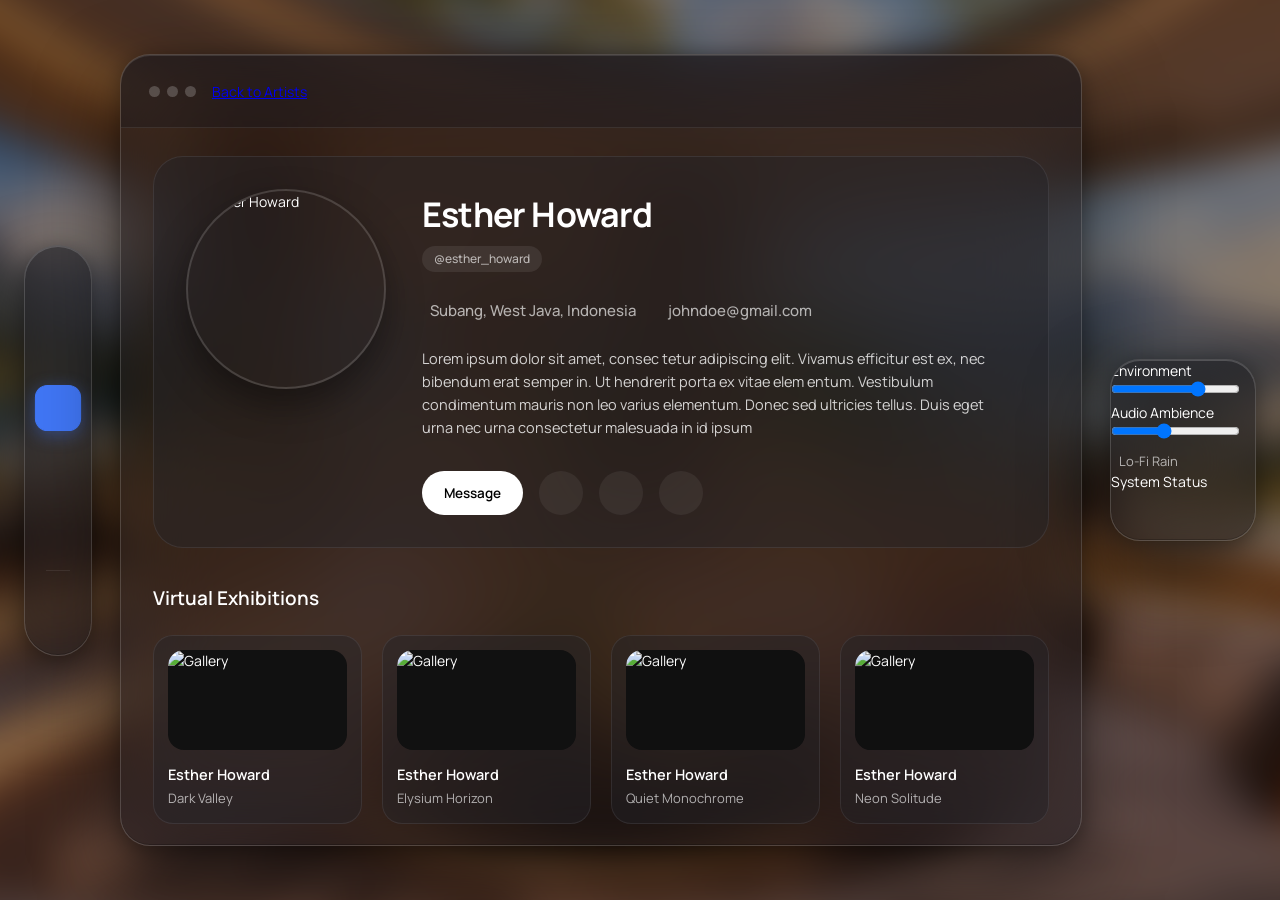
==== artist-detail.html @ f7baf8fc "feat: initial commit for Villume Galleries VR spatial computing interface" ====
<!DOCTYPE html>
<html lang="en">
<head>
  <meta charset="UTF-8">
  <meta name="viewport" content="width=device-width, initial-scale=1.0">
  <title>Artist Profile - Villume VR</title>
  <link href="assets/css/global.css" rel="stylesheet">
  <script src="https://unpkg.com/@phosphor-icons/web"></script>
  <script src="https://cdnjs.cloudflare.com/ajax/libs/gsap/3.12.5/gsap.min.js"></script>
  <style>
    .creator-contact {
      display: flex;
      gap: 24px;
      font-size: 15px;
      color: var(--muted-foreground);
      font-weight: 500;
      flex-wrap: wrap;
      margin-top: 16px;
      margin-bottom: 24px;
    }
    .creator-contact span {
      display: flex;
      align-items: center;
      gap: 8px;
    }
  </style>
</head>
<body>

  <div class="vr-environment">
    <div class="vr-bg-overlay" id="vr-bg"></div>
    
    <div class="vr-workspace">
      
      <!-- Spatial Left Dock Navigation (Apple Vision Pro Style) -->
      <nav class="nav-dock-left glass-panel fade-up" id="dock-left">
        <a href="galleries.html#home" class="nav-item" title="Home"><i class="ph ph-house"></i></a>
        <a href="galleries.html" class="nav-item" title="Galleries"><i class="ph ph-image"></i></a>
        <a href="artists.html" class="nav-item active" title="Artists & Creators"><i class="ph ph-users"></i></a>
        <a href="galleries.html#help" class="nav-item" title="Help & Guides"><i class="ph ph-question"></i></a>
        <button class="nav-item" id="settings-dock-btn" title="Settings" onclick="openSettingsModal()"><i class="ph ph-gear"></i></button>
        <div style="width: 24px; height: 1px; background: var(--border-subtle); margin: 4px 0;"></div>
        <button class="nav-item" id="theme-toggle" title="Toggle Theme"><i class="ph ph-sun-dim" id="theme-icon"></i></button>
      </nav>

      <!-- Main Center Board -->
      <main class="main-board glass-panel fade-up" id="main-window">
        
        <header class="board-header">
          <div class="header-left">
            <div class="window-controls">
              <div class="win-dot"></div>
              <div class="win-dot"></div>
              <div class="win-dot"></div>
            </div>
            <a href="artists.html" class="back-nav" style="margin-bottom: 0;">
              <i class="ph ph-caret-left"></i> Back to Artists
            </a>
          </div>
          
          <button class="nav-item" style="border-radius:var(--radius-full); width:40px; height:40px;" title="Options">
            <i class="ph ph-dots-three"></i>
          </button>
        </header>

        <div class="board-content">
          
          <div class="detail-hero stagger-item">
            <img src="https://images.unsplash.com/photo-1544005313-94ddf0286df2?auto=format&fit=crop&w=500&q=80" alt="Esther Howard" class="detail-cover">
            
            <div class="detail-info">
              <h1 class="detail-name">Esther Howard</h1>
              <div class="detail-tags">
                <span class="tag">@esther_howard</span>
              </div>

              <!-- EXACT Contact details restored -->
              <div class="creator-contact">
                <span>
                  <i class="ph ph-map-pin"></i> Subang, West Java, Indonesia
                </span>
                <span>
                  <i class="ph ph-envelope-simple"></i> johndoe@gmail.com
                </span>
              </div>
              
              <!-- EXACT Bio restored -->
              <p class="detail-bio">
                Lorem ipsum dolor sit amet, consec tetur adipiscing elit. Vivamus efficitur est ex, nec bibendum erat semper in. Ut hendrerit porta ex vitae elem entum. Vestibulum condimentum mauris non leo varius elementum. Donec sed ultricies tellus. Duis eget urna nec urna consectetur malesuada in id ipsum 
              </p>
              
              <div style="margin-top: 32px; display: flex; gap: 16px;">
                <a href="#" class="btn-primary">Message</a>
                <a href="#" class="nav-item" style="background:var(--muted); border-radius: var(--radius-full);" aria-label="Facebook"><i class="ph ph-facebook-logo"></i></a>
                <a href="#" class="nav-item" style="background:var(--muted); border-radius: var(--radius-full);" aria-label="Instagram"><i class="ph ph-instagram-logo"></i></a>
                <a href="#" class="nav-item" style="background:var(--muted); border-radius: var(--radius-full);" aria-label="Website"><i class="ph ph-globe"></i></a>
              </div>
            </div>
          </div>

          <h2 class="section-title stagger-item">Virtual Exhibitions</h2>
          
          <!-- Exact 4 cards restored -->
          <div class="master-grid">
            
            <a href="prototype.html" style="text-decoration: none; color: inherit;">
              <div class="media-card stagger-item">
                <div class="media-img-wrap">
                  <img src="https://images.unsplash.com/photo-1541701494587-cb58502866ab?auto=format&fit=crop&w=600&q=80" alt="Gallery" />
                </div>
                <div class="media-info">
                  <span class="media-title">Esther Howard</span>
                  <span class="media-sub">Dark Valley</span>
                </div>
              </div>
            </a>
            
            <a href="prototype.html" style="text-decoration: none; color: inherit;">
              <div class="media-card stagger-item">
                <div class="media-img-wrap">
                  <img src="https://images.unsplash.com/photo-1577083288073-40892c0860a4?auto=format&fit=crop&w=600&q=80" alt="Gallery" />
                </div>
                <div class="media-info">
                  <span class="media-title">Esther Howard</span>
                  <span class="media-sub">Elysium Horizon</span>
                </div>
              </div>
            </a>

            <a href="prototype.html" style="text-decoration: none; color: inherit;">
              <div class="media-card stagger-item">
                <div class="media-img-wrap">
                  <img src="https://images.unsplash.com/photo-1600585154340-be6161a56a0c?auto=format&fit=crop&w=600&q=80" alt="Gallery" />
                </div>
                <div class="media-info">
                  <span class="media-title">Esther Howard</span>
                  <span class="media-sub">Quiet Monochrome</span>
                </div>
              </div>
            </a>

            <a href="prototype.html" style="text-decoration: none; color: inherit;">
              <div class="media-card stagger-item">
                <div class="media-img-wrap">
                  <img src="https://images.unsplash.com/photo-1549213821-4708d624e1d1?auto=format&fit=crop&w=600&q=80" alt="Gallery" />
                </div>
                <div class="media-info">
                  <span class="media-title">Esther Howard</span>
                  <span class="media-sub">Neon Solitude</span>
                </div>
              </div>
            </a>

          </div>
        </div>
      </main>

      <!-- Right Dock (Controls/Settings) -->
      <aside class="control-dock-right glass-panel fade-up" id="dock-right">
        <div class="widget-module">
          <div class="widget-header">
            <span>Environment</span>
            <i class="ph ph-cube"></i>
          </div>
          <div class="slider-container">
            <i class="ph ph-sun" style="color: var(--muted-foreground);"></i>
            <input type="range" min="1" max="100" value="70" class="slider" aria-label="Lighting">
            <i class="ph ph-sun-dim"></i>
          </div>
        </div>

        <div class="widget-module">
          <div class="widget-header">
            <span>Audio Ambience</span>
            <i class="ph ph-speaker-high"></i>
          </div>
          <div class="slider-container">
            <i class="ph ph-speaker-low" style="color: var(--muted-foreground);"></i>
            <input type="range" min="1" max="100" value="40" class="slider" aria-label="Volume">
            <i class="ph ph-speaker-high"></i>
          </div>
          <div style="font-size: 13px; color: var(--muted-foreground); margin-top: 8px; display:flex; align-items:center; gap:8px;">
            <i class="ph ph-music-notes"></i> Lo-Fi Rain
          </div>
        </div>
        
        <div class="widget-module" style="margin-top: auto;">
          <div class="widget-header">
            <span>System Status</span>
            <i class="ph ph-info"></i>
          </div>
          <div style="display: flex; gap: 12px; margin-top: 8px;">
             <button class="nav-item" style="width:40px; height:40px;"><i class="ph ph-wifi-high"></i></button>
             <button class="nav-item" style="width:40px; height:40px;"><i class="ph ph-battery-full"></i></button>
             <button class="nav-item" style="width:40px; height:40px;"><i class="ph ph-headset"></i></button>
          </div>
        </div>
      </aside>

    </div>
  </div>

  <!-- STANDALONE SETTINGS MODAL (VISION PRO SPATIAL PREFERENCES) -->
  <div class="nav-modal-backdrop" id="settings-modal" onclick="if(event.target === this) closeSettingsModal()">
    <div class="nav-modal-card" style="max-width: 600px;">
      <div class="nav-modal-header">
        <div style="display: flex; align-items: center; gap: 10px;">
          <i class="ph ph-gear" style="font-size: 22px; color: var(--primary);"></i>
          <div>
            <div class="nav-modal-title">System Settings</div>
            <div style="font-size: 12px; color: var(--muted-foreground); margin-top: 1px;">Spatial Computing Preferences</div>
          </div>
        </div>
        <button class="nav-modal-close" onclick="closeSettingsModal()"><i class="ph ph-x"></i></button>
      </div>
      <div class="nav-modal-body" style="padding: 24px; max-height: 72vh; overflow-y: auto; display: flex; flex-direction: column; gap: 20px; text-align: left; align-items: stretch;">
        
        <!-- Environment & Immersion -->
        <div class="settings-group">
          <div class="settings-group-title"><i class="ph ph-cube"></i> Environment & Immersion</div>
          
          <div class="settings-row">
            <div class="settings-label">
              <span class="settings-name">Immersion Level</span>
              <span class="settings-desc">Adjust spatial environment backdrop blur</span>
            </div>
            <div style="display: flex; align-items: center; gap: 12px; width: 170px;">
              <input type="range" min="10" max="100" value="80" id="setting-immersion-range" oninput="updateImmersionSetting(this.value)" style="flex:1; accent-color: var(--primary); cursor: pointer;">
              <span id="setting-immersion-val" style="font-size: 13px; font-weight: 600; width: 36px; text-align: right;">80%</span>
            </div>
          </div>

          <div class="settings-row">
            <div class="settings-label">
              <span class="settings-name">Virtual Backdrop</span>
              <span class="settings-desc">Select ambient gallery atmosphere</span>
            </div>
            <div class="settings-pill-group">
              <button class="settings-pill active" onclick="setBackdropPreset('dark', this)">Studio</button>
              <button class="settings-pill" onclick="setBackdropPreset('cyber', this)">Cyber</button>
              <button class="settings-pill" onclick="setBackdropPreset('void', this)">Void</button>
            </div>
          </div>
        </div>

        <!-- Locomotion & Navigation -->
        <div class="settings-group">
          <div class="settings-group-title"><i class="ph ph-game-controller"></i> VR Locomotion</div>
          
          <div class="settings-row">
            <div class="settings-label">
              <span class="settings-name">Navigation Mode</span>
              <span class="settings-desc">Preferred walkthrough motion in VR</span>
            </div>
            <div class="settings-pill-group">
              <button class="settings-pill" id="setting-loco-teleport" onclick="setLocomotionSetting('teleport')">Teleport</button>
              <button class="settings-pill active" id="setting-loco-fly" onclick="setLocomotionSetting('fly')">Fly</button>
              <button class="settings-pill" id="setting-loco-walk" onclick="setLocomotionSetting('walk')">Walk</button>
            </div>
          </div>

          <div class="settings-row">
            <div class="settings-label">
              <span class="settings-name">Snap Turn Angle</span>
              <span class="settings-desc">Controller yaw turning increment</span>
            </div>
            <div class="settings-pill-group">
              <button class="settings-pill" onclick="setSnapAngle(15, this)">15°</button>
              <button class="settings-pill active" onclick="setSnapAngle(30, this)">30°</button>
              <button class="settings-pill" onclick="setSnapAngle(45, this)">45°</button>
            </div>
          </div>
        </div>

        <!-- Display & Audio -->
        <div class="settings-group">
          <div class="settings-group-title"><i class="ph ph-sliders"></i> Display & Spatial Audio</div>
          
          <div class="settings-row">
            <div class="settings-label">
              <span class="settings-name">Interface Theme</span>
              <span class="settings-desc">Spatial Glass dark/light appearance</span>
            </div>
            <div class="settings-pill-group">
              <button class="settings-pill active" id="setting-theme-dark" onclick="applySettingTheme('dark')">Dark</button>
              <button class="settings-pill" id="setting-theme-light" onclick="applySettingTheme('light')">Light</button>
            </div>
          </div>

          <div class="settings-row">
            <div class="settings-label">
              <span class="settings-name">Ambient Sound Volume</span>
              <span class="settings-desc">Gallery background acoustic level</span>
            </div>
            <div style="display: flex; align-items: center; gap: 12px; width: 170px;">
              <input type="range" min="0" max="100" value="70" id="setting-volume-range" oninput="updateVolumeSetting(this.value)" style="flex:1; accent-color: var(--primary); cursor: pointer;">
              <span id="setting-volume-val" style="font-size: 13px; font-weight: 600; width: 36px; text-align: right;">70%</span>
            </div>
          </div>
        </div>

        <!-- Action Footer -->
        <div style="display: flex; justify-content: flex-end; gap: 12px; padding-top: 10px; border-top: 1px solid var(--border-subtle);">
          <button class="btn-sm" style="background: var(--muted); color: var(--foreground); border-radius: var(--radius-full); padding: 8px 18px; border: 1px solid var(--border-subtle); cursor: pointer;" onclick="resetSettingsDefaults()">Reset Defaults</button>
          <button class="btn-primary" style="padding: 8px 22px; font-size: 13.5px;" onclick="closeSettingsModal()"><i class="ph ph-check"></i> Save & Close</button>
        </div>

      </div>
    </div>
  </div>

  <div class="share-toast" id="toast-notify">Notification</div>

  <script>
    // Theme Management
    const themeToggleBtn = document.getElementById('theme-toggle');
    const themeIcon = document.getElementById('theme-icon');

    function setTheme(theme) {
      document.body.setAttribute('data-theme', theme);
      if (themeIcon) {
        themeIcon.className = theme === 'light' ? 'ph ph-moon' : 'ph ph-sun-dim';
      }
      localStorage.setItem('villume_theme', theme);
      const darkBtn = document.getElementById('setting-theme-dark');
      const lightBtn = document.getElementById('setting-theme-light');
      if (darkBtn && lightBtn) {
        darkBtn.classList.toggle('active', theme === 'dark');
        lightBtn.classList.toggle('active', theme === 'light');
      }
    }

    if (themeToggleBtn) {
      themeToggleBtn.addEventListener('click', () => {
        const current = document.body.getAttribute('data-theme') || 'dark';
        const next = current === 'dark' ? 'light' : 'dark';
        setTheme(next);
      });
    }

    // Settings Modal Handlers
    function openSettingsModal() {
      const modal = document.getElementById('settings-modal');
      if (modal) modal.classList.add('show');
      const currentTheme = document.body.getAttribute('data-theme') || 'dark';
      const darkBtn = document.getElementById('setting-theme-dark');
      const lightBtn = document.getElementById('setting-theme-light');
      if (darkBtn && lightBtn) {
        darkBtn.classList.toggle('active', currentTheme === 'dark');
        lightBtn.classList.toggle('active', currentTheme === 'light');
      }
    }

    function closeSettingsModal() {
      const modal = document.getElementById('settings-modal');
      if (modal) modal.classList.remove('show');
    }

    function updateImmersionSetting(val) {
      const valEl = document.getElementById('setting-immersion-val');
      if (valEl) valEl.textContent = val + '%';
      const bg = document.getElementById('vr-bg');
      if (bg) bg.style.filter = `blur(${Math.max(10, 40 * (val / 100))}px) brightness(${0.5 + (val / 200)})`;
    }

    function setBackdropPreset(preset, btn) {
      if (btn && btn.parentElement) {
        btn.parentElement.querySelectorAll('.settings-pill').forEach(p => p.classList.remove('active'));
        btn.classList.add('active');
      }
      const bg = document.getElementById('vr-bg');
      if (bg) {
        if (preset === 'cyber') {
          bg.style.backgroundImage = 'radial-gradient(circle at 50% 50%, rgba(30, 20, 60, 0.8), rgba(5, 5, 15, 0.95))';
        } else if (preset === 'void') {
          bg.style.backgroundImage = 'radial-gradient(circle at 50% 50%, rgba(15, 15, 20, 0.9), rgba(0, 0, 0, 0.98))';
        } else {
          bg.style.backgroundImage = '';
        }
      }
      showToast('Backdrop environment: ' + preset.toUpperCase());
    }

    function setLocomotionSetting(mode) {
      ['teleport', 'fly', 'walk'].forEach(m => {
        const el = document.getElementById('setting-loco-' + m);
        if (el) el.classList.toggle('active', m === mode);
      });
      showToast('Locomotion mode: ' + mode.toUpperCase());
    }

    function setSnapAngle(deg, btn) {
      if (btn && btn.parentElement) {
        btn.parentElement.querySelectorAll('.settings-pill').forEach(p => p.classList.remove('active'));
        btn.classList.add('active');
      }
      showToast('Snap rotation: ' + deg + '°');
    }

    function applySettingTheme(theme) {
      setTheme(theme);
    }

    function updateVolumeSetting(val) {
      const volEl = document.getElementById('setting-volume-val');
      if (volEl) volEl.textContent = val + '%';
    }

    function resetSettingsDefaults() {
      updateImmersionSetting(80);
      const immRange = document.getElementById('setting-immersion-range');
      if (immRange) immRange.value = 80;
      updateVolumeSetting(70);
      const volRange = document.getElementById('setting-volume-range');
      if (volRange) volRange.value = 70;
      setLocomotionSetting('fly');
      applySettingTheme('dark');
      showToast('Settings reset to defaults');
    }

    // Toast Notification Helper
    function showToast(msg) {
      const toast = document.getElementById('toast-notify');
      if (toast) {
        toast.textContent = msg;
        toast.style.display = 'block';
        setTimeout(() => {
          toast.style.display = 'none';
        }, 2500);
      }
    }

    document.addEventListener("DOMContentLoaded", () => {
      // Restore theme
      const urlParams = new URLSearchParams(window.location.search);
      const paramTheme = urlParams.get('theme');
      if (paramTheme && ['light', 'dark'].includes(paramTheme)) {
        setTheme(paramTheme);
      } else {
        const savedTheme = localStorage.getItem('villume_theme');
        if (savedTheme) {
          setTheme(savedTheme);
        }
      }

      gsap.fromTo("#dock-left", 
        { x: -50, opacity: 0, autoAlpha: 0 }, 
        { x: 0, opacity: 1, autoAlpha: 1, duration: 1, ease: "power4.out", delay: 0.1 }
      );
      
      gsap.fromTo("#main-window", 
        { scale: 0.95, opacity: 0, autoAlpha: 0, y: 20 }, 
        { scale: 1, opacity: 1, autoAlpha: 1, y: 0, duration: 1.2, ease: "expo.out", delay: 0.2 }
      );

      gsap.fromTo("#dock-right", 
        { x: 50, opacity: 0, autoAlpha: 0 }, 
        { x: 0, opacity: 1, autoAlpha: 1, duration: 1, ease: "power4.out", delay: 0.3 }
      );

      gsap.fromTo(".stagger-item", 
        { y: 30, opacity: 0 }, 
        { y: 0, opacity: 1, stagger: 0.08, duration: 0.8, ease: "power3.out", delay: 0.5 }
      );

      if (new URLSearchParams(window.location.search).has('instant')) {
        gsap.globalTimeline.seek(10);
      }
      if (window.location.hash === '#settings') {
        openSettingsModal();
      }
    });
  </script>
</body>
</html>
---- assets/css/global.css ----
/* Apple Vision Pro Spatial UI - Design Tokens & Styles */
@import url('https://fonts.googleapis.com/css2?family=Manrope:wght@400;500;600;700&display=swap');

:root {
  --background: rgba(18, 18, 22, 0.45);
  --foreground: #ffffff;
  --muted: rgba(255, 255, 255, 0.06);
  --muted-hover: rgba(255, 255, 255, 0.12);
  --muted-foreground: rgba(255, 255, 255, 0.65);
  --border: rgba(255, 255, 255, 0.14);
  --border-subtle: rgba(255, 255, 255, 0.08);
  --primary: #ffffff;
  --primary-foreground: #000000;
  --primary-accent: #6366f1;
  
  --glass-bg: rgba(26, 26, 32, 0.52);
  --glass-border: rgba(255, 255, 255, 0.16);
  --glass-shadow: 0 32px 80px rgba(0, 0, 0, 0.55), 0 4px 20px rgba(0, 0, 0, 0.3);
  --glass-highlight: inset 0 1px 0 rgba(255, 255, 255, 0.18), inset 0 -1px 0 rgba(0, 0, 0, 0.2);
  
  --panel-bg: rgba(36, 36, 44, 0.45);
  --panel-hover: rgba(255, 255, 255, 0.08);
  
  --radius-sm: 8px;
  --radius-md: 16px;
  --radius-lg: 20px;
  --radius-xl: 30px;
  --radius-full: 9999px;
}

* { 
  box-sizing: border-box; 
  margin: 0; 
  padding: 0; 
}

body, html {
  font-family: "Manrope", -apple-system, BlinkMacSystemFont, "Segoe UI", sans-serif;
  font-size: 14px;
  line-height: 1.5;
  color: var(--foreground);
  background-color: #000000;
  height: 100vh;
  width: 100vw;
  overflow: hidden;
  -webkit-font-smoothing: antialiased;
}

/* Background VR Environment */
.vr-environment {
  position: relative;
  width: 100vw;
  height: 100vh;
  display: flex;
  align-items: center;
  justify-content: center;
  overflow: hidden;
}

.vr-bg-overlay {
  position: absolute;
  inset: -5%;
  width: 110%;
  height: 110%;
  background: url('../images/vr-environment-bg.png') center/cover no-repeat;
  filter: blur(20px) brightness(0.55);
  z-index: 0;
  transform: scale(1.05);
}

/* Main Workspace Center Layout (Vision Pro Style) */
.vr-workspace {
  position: relative;
  z-index: 10;
  display: flex;
  align-items: center;
  justify-content: center;
  width: 100%;
  max-width: 1380px;
  height: 88vh;
  padding: 0 24px;
  gap: 28px;
}

/* Glass Panels */
.glass-panel {
  background: var(--glass-bg);
  backdrop-filter: blur(48px) saturate(135%);
  -webkit-backdrop-filter: blur(48px) saturate(135%);
  border: 1px solid var(--glass-border);
  box-shadow: var(--glass-shadow), var(--glass-highlight);
  border-radius: var(--radius-xl);
  overflow: hidden;
}

/* Floating Left Dock Navigation */
.nav-dock-left {
  width: 68px;
  display: flex;
  flex-direction: column;
  align-items: center;
  padding: 20px 0;
  gap: 16px;
  border-radius: var(--radius-full);
  flex-shrink: 0;
}

.nav-item {
  width: 44px;
  height: 44px;
  border-radius: 50%;
  display: flex;
  align-items: center;
  justify-content: center;
  color: var(--muted-foreground);
  background: transparent;
  border: 1px solid transparent;
  cursor: pointer;
  transition: all 0.25s cubic-bezier(0.16, 1, 0.3, 1);
  text-decoration: none;
  font-size: 22px;
}

.nav-item:hover {
  background: var(--muted-hover);
  color: var(--foreground);
  transform: scale(1.08);
}

/* Bottom Spatial Audio & Navigation Bar (Apple Vision Pro) */
.spatial-bottom-dock {
  position: fixed;
  bottom: 24px;
  left: 50%;
  transform: translateX(-50%);
  background: rgba(26, 26, 33, 0.78);
  backdrop-filter: blur(40px) saturate(140%);
  -webkit-backdrop-filter: blur(40px) saturate(140%);
  border: 1px solid var(--border-subtle);
  border-radius: var(--radius-full);
  padding: 6px 16px;
  display: flex;
  align-items: center;
  gap: 12px;
  z-index: 100;
  box-shadow: 0 16px 40px rgba(0, 0, 0, 0.6);
  pointer-events: auto;
  transition: all 0.35s cubic-bezier(0.16, 1, 0.3, 1);
}

/* Immersive Mode Transitions */
body.immersive-home #main-window,
body.immersive-home #dock-left {
  opacity: 0 !important;
  pointer-events: none !important;
  transform: scale(0.92) translateY(24px) !important;
}

#main-window,
#dock-left {
  transition: opacity 0.4s cubic-bezier(0.16, 1, 0.3, 1), transform 0.4s cubic-bezier(0.16, 1, 0.3, 1);
}

body.immersive-home .spatial-bottom-dock {
  bottom: 30px;
  box-shadow: 0 20px 50px rgba(0, 0, 0, 0.8), 0 0 28px rgba(64, 118, 245, 0.3);
}

.bottom-dock-btn {
  width: 38px;
  height: 38px;
  border-radius: 50%;
  border: none;
  background: transparent;
  color: var(--muted-foreground);
  display: flex;
  align-items: center;
  justify-content: center;
  font-size: 19px;
  cursor: pointer;
  transition: all 0.2s cubic-bezier(0.16, 1, 0.3, 1);
}

.bottom-dock-btn:hover {
  background: rgba(255, 255, 255, 0.12);
  color: #ffffff;
  transform: scale(1.1);
}

.bottom-dock-btn.active {
  background: #4076F5;
  color: #ffffff;
  box-shadow: 0 4px 14px rgba(64, 118, 245, 0.45);
}

.nav-dock-left .dock-brand-logo {
  width: 44px;
  height: 44px;
  border-radius: 12px;
  background: #4076F5;
  display: flex;
  align-items: center;
  justify-content: center;
  cursor: pointer;
  transition: transform 0.2s;
  box-shadow: 0 4px 16px rgba(64, 118, 245, 0.35);
}

.nav-dock-left .dock-brand-logo:hover {
  transform: scale(1.08);
}

.nav-item.active {
  background: #4076F5 !important;
  color: #ffffff !important;
  border-color: #4076F5 !important;
  border-radius: 12px !important;
  box-shadow: 0 4px 16px rgba(64, 118, 245, 0.4);
  transform: scale(1.05);
}

/* Main Board Central Window */
.main-board {
  flex: 1;
  height: 100%;
  display: flex;
  flex-direction: column;
  position: relative;
  border-radius: var(--radius-xl);
  max-width: 1240px;
}

/* Window Drag Handle at Bottom (Vision Pro style) */
.window-handle-bar {
  position: absolute;
  bottom: 8px;
  left: 50%;
  transform: translateX(-50%);
  width: 140px;
  height: 5px;
  background: rgba(255, 255, 255, 0.3);
  border-radius: 10px;
  pointer-events: none;
  z-index: 30;
  box-shadow: 0 1px 4px rgba(0,0,0,0.4);
}

/* Mac OS / Spatial Window Header */
.board-header {
  min-height: 64px;
  display: flex;
  align-items: center;
  justify-content: space-between;
  padding: 16px 28px;
  border-bottom: 1px solid var(--border-subtle);
  background: rgba(25, 25, 32, 0.35);
  z-index: 20;
}

.header-left {
  display: flex;
  align-items: center;
  gap: 16px;
}

.window-controls {
  display: flex;
  gap: 7px;
}

.win-dot {
  width: 11px;
  height: 11px;
  border-radius: 50%;
  background: rgba(255, 255, 255, 0.2);
}

.board-title {
  font-size: 17px;
  font-weight: 600;
  letter-spacing: -0.2px;
}

.header-controls {
  display: flex;
  gap: 12px;
  align-items: center;
}

/* Search Bar */
.header-search {
  display: flex;
  align-items: center;
  background: rgba(255, 255, 255, 0.06);
  border-radius: var(--radius-full);
  padding: 8px 16px;
  gap: 10px;
  width: 260px;
  border: 1px solid var(--border-subtle);
  transition: all 0.25s;
}

.header-search:focus-within {
  border-color: rgba(255, 255, 255, 0.35);
  background: rgba(255, 255, 255, 0.1);
  box-shadow: 0 0 0 2px rgba(255, 255, 255, 0.05);
}

.header-search i {
  color: var(--muted-foreground);
  font-size: 16px;
}

.header-search input {
  background: none;
  border: none;
  color: var(--foreground);
  outline: none;
  width: 100%;
  font-family: inherit;
  font-size: 13.5px;
}

.header-search input::placeholder {
  color: var(--muted-foreground);
}

/* Filter Dropdown */
.filter-group {
  position: relative;
}

.filter-btn {
  display: flex;
  align-items: center;
  gap: 8px;
  background: rgba(255, 255, 255, 0.06);
  border: 1px solid var(--border-subtle);
  border-radius: var(--radius-full);
  padding: 8px 18px;
  color: var(--foreground);
  cursor: pointer;
  font-weight: 500;
  font-size: 13px;
  transition: all 0.2s;
}

.filter-btn:hover {
  background: rgba(255, 255, 255, 0.12);
  border-color: var(--border);
}

.dropdown-menu {
  position: absolute;
  top: calc(100% + 8px);
  right: 0;
  min-width: 210px;
  background: rgba(24, 24, 30, 0.92);
  backdrop-filter: blur(40px);
  border: 1px solid var(--border);
  border-radius: var(--radius-md);
  padding: 8px 0;
  box-shadow: 0 16px 40px rgba(0, 0, 0, 0.5);
  z-index: 100;
  display: none;
  flex-direction: column;
}

.dropdown-menu.show {
  display: flex;
  animation: fadeInDown 0.2s cubic-bezier(0.16, 1, 0.3, 1);
}

@keyframes fadeInDown {
  from { opacity: 0; transform: translateY(-6px); }
  to { opacity: 1; transform: translateY(0); }
}

.dropdown-item {
  padding: 10px 18px;
  font-size: 13.5px;
  font-weight: 500;
  color: var(--foreground);
  cursor: pointer;
  transition: background 0.15s;
}

.dropdown-item:hover {
  background: rgba(255, 255, 255, 0.1);
}

.dropdown-item.active {
  color: #ffffff;
  background: rgba(255, 255, 255, 0.07);
  font-weight: 600;
}

/* Window Content Scroll Area */
.board-content {
  flex: 1;
  overflow-y: auto;
  padding: 28px 32px 48px 32px;
  position: relative;
}

.board-content::-webkit-scrollbar {
  width: 6px;
}
.board-content::-webkit-scrollbar-track {
  background: transparent;
}
.board-content::-webkit-scrollbar-thumb {
  background: rgba(255,255,255,0.18);
  border-radius: 10px;
}

/* Sections & Grid */
.section-header-flex {
  display: flex;
  align-items: center;
  justify-content: space-between;
  margin-bottom: 18px;
}

.section-heading {
  font-size: 19px;
  font-weight: 600;
  color: var(--foreground);
  letter-spacing: -0.2px;
}

.section-title {
  font-size: 19px;
  font-weight: 600;
  margin-bottom: 22px;
  color: var(--foreground);
  display: flex;
  align-items: center;
  justify-content: space-between;
}

.galleries-count {
  font-size: 13px;
  color: var(--muted-foreground);
  font-family: monospace;
}

/* Carousel Navigation */
.carousel-nav {
  display: flex;
  align-items: center;
  gap: 8px;
}

.carousel-nav-btn {
  width: 36px;
  height: 36px;
  border-radius: 8px;
  border: 1px solid var(--border-subtle);
  background: rgba(255, 255, 255, 0.08);
  color: var(--muted-foreground);
  display: flex;
  align-items: center;
  justify-content: center;
  cursor: pointer;
  font-size: 17px;
  transition: all 0.25s cubic-bezier(0.16, 1, 0.3, 1);
}

.carousel-nav-btn:hover {
  background: rgba(255, 255, 255, 0.16);
  color: #ffffff;
  transform: scale(1.04);
}

.carousel-nav-btn.btn-active-blue {
  background: #4076F5;
  color: #ffffff;
  border-color: #4076F5;
  font-weight: 700;
}

.carousel-nav-btn.btn-active-blue:hover {
  background: #5587f7;
  color: #ffffff;
  box-shadow: 0 4px 16px rgba(64, 118, 245, 0.45);
  transform: scale(1.06);
}

/* Carousel Track */
.highlighted-carousel-container {
  position: relative;
  width: 100%;
  overflow: hidden;
  margin-bottom: 34px;
}

.highlighted-carousel-track {
  display: grid;
  grid-auto-flow: column;
  grid-auto-columns: calc((100% - 60px) / 4);
  gap: 20px;
  overflow-x: auto;
  scroll-behavior: smooth;
  scrollbar-width: none;
  -ms-overflow-style: none;
  padding: 4px 2px 10px 2px;
}

.highlighted-carousel-track::-webkit-scrollbar {
  display: none;
}

@media (max-width: 1200px) {
  .highlighted-carousel-track {
    grid-auto-columns: calc((100% - 40px) / 3);
  }
}
@media (max-width: 900px) {
  .highlighted-carousel-track {
    grid-auto-columns: calc((100% - 20px) / 2);
  }
}

.master-grid {
  display: grid;
  grid-template-columns: repeat(4, 1fr);
  gap: 20px;
  margin-bottom: 32px;
}

@media (max-width: 1200px) {
  .master-grid {
    grid-template-columns: repeat(3, 1fr);
  }
}
@media (max-width: 900px) {
  .master-grid {
    grid-template-columns: repeat(2, 1fr);
  }
}

/* Card Styling (Original Glassmorphism) */
.media-card {
  background: var(--panel-bg);
  border-radius: var(--radius-lg);
  padding: 14px;
  display: flex;
  flex-direction: column;
  gap: 14px;
  cursor: pointer;
  transition: transform 0.25s cubic-bezier(0.16, 1, 0.3, 1), background 0.25s, box-shadow 0.25s, border-color 0.25s;
  border: 1px solid var(--border-subtle);
  position: relative;
}

.media-card:hover {
  transform: translateY(-4px) scale(1.02);
  background: rgba(45, 45, 55, 0.55);
  border-color: rgba(255, 255, 255, 0.25);
  box-shadow: 0 12px 30px rgba(0, 0, 0, 0.35);
}

.media-img-wrap {
  width: 100%;
  aspect-ratio: 16/9;
  border-radius: var(--radius-md);
  overflow: hidden;
  position: relative;
  background: #111;
}

.media-img-wrap img {
  width: 100%;
  height: 100%;
  object-fit: cover;
  transition: transform 0.4s ease;
}

.media-card:hover .media-img-wrap img {
  transform: scale(1.06);
}

.media-info {
  display: flex;
  flex-direction: column;
  gap: 3px;
}

.media-title {
  font-size: 14.5px;
  font-weight: 600;
  white-space: nowrap;
  overflow: hidden;
  text-overflow: ellipsis;
  color: var(--foreground);
}

.media-sub {
  font-size: 13px;
  color: var(--muted-foreground);
  white-space: nowrap;
  overflow: hidden;
  text-overflow: ellipsis;
}

/* Active Highlight Card Variant (Card 2 - Villume Blue) */
.media-card.card-active-blue,
.media-card.card-active-yellow {
  border-color: rgba(64, 118, 245, 0.7);
  box-shadow: 0 4px 20px rgba(64, 118, 245, 0.25);
}

.media-card.card-active-blue .media-info,
.media-card.card-active-yellow .media-info {
  background: #4076F5 !important;
  border-radius: 10px;
  padding: 8px 12px;
  margin: -2px 0 0 0;
}

.media-card.card-active-blue .media-title,
.media-card.card-active-yellow .media-title {
  color: #ffffff !important;
  font-weight: 700;
}

.media-card.card-active-blue .media-sub,
.media-card.card-active-yellow .media-sub {
  color: rgba(255, 255, 255, 0.85) !important;
  font-weight: 500;
}

.media-card.card-active-blue:hover,
.media-card.card-active-yellow:hover {
  border-color: #4076F5;
  box-shadow: 0 12px 30px rgba(64, 118, 245, 0.4);
}

/* Blue Text Accent Variant (Card 3 - Villume Blue) */
.media-card.card-blue-text .media-title,
.media-card.card-yellow-text .media-title {
  color: #4076F5 !important;
}

.media-card.card-blue-text .media-sub,
.media-card.card-yellow-text .media-sub {
  color: #6a95f7 !important;
  opacity: 0.95;
}

/* Status Tags */
.status-tag {
  position: absolute;
  top: 8px;
  left: 8px;
  font-size: 10px;
  font-weight: 700;
  padding: 3px 8px;
  border-radius: var(--radius-full);
  text-transform: uppercase;
  letter-spacing: 0.05em;
  border: 1px solid transparent;
  backdrop-filter: blur(8px);
  z-index: 2;
}

.status-tag.live {
  background-color: rgba(99, 102, 241, 0.3);
  color: #c7d2fe;
  border-color: rgba(99, 102, 241, 0.5);
}

.status-tag.draft {
  background-color: rgba(0, 0, 0, 0.5);
  color: #ffffff;
  border-color: rgba(255, 255, 255, 0.2);
}

/* Coming Soon Card */
.coming-soon-content {
  position: absolute;
  inset: 0;
  z-index: 1;
  display: flex;
  flex-direction: column;
  align-items: center;
  justify-content: center;
  border-radius: var(--radius-md);
  border: 1px dashed rgba(255, 255, 255, 0.2);
  background: rgba(255, 255, 255, 0.02);
}

/* Load More Button */
.load-more-btn {
  border-radius: var(--radius-full);
  padding: 10px 28px;
  background: rgba(255, 255, 255, 0.08);
  border: 1px solid var(--border-subtle);
  color: var(--foreground);
  font-weight: 500;
  font-size: 13px;
  cursor: pointer;
  transition: all 0.2s;
  display: inline-flex;
}
.load-more-btn:hover {
  background: rgba(255, 255, 255, 0.16);
  border-color: var(--border);
}

/* Artists Grid & Card */
.artist-grid {
  display: grid;
  grid-template-columns: repeat(auto-fill, minmax(180px, 1fr));
  gap: 20px;
  margin-bottom: 36px;
}

.artist-card-custom {
  background: var(--panel-bg);
  border-radius: var(--radius-lg);
  padding: 24px 16px;
  display: flex;
  flex-direction: column;
  align-items: center;
  gap: 14px;
  cursor: pointer;
  transition: all 0.25s cubic-bezier(0.16, 1, 0.3, 1);
  border: 1px solid var(--border-subtle);
  text-decoration: none;
}

.artist-card-custom:hover {
  transform: translateY(-4px) scale(1.03);
  background: rgba(45, 45, 55, 0.55);
  border-color: rgba(255, 255, 255, 0.25);
  box-shadow: 0 12px 30px rgba(0, 0, 0, 0.35);
}

.artist-avatar-wrap {
  position: relative;
  width: 90px;
  height: 90px;
  border-radius: 50%;
  padding: 3px;
  background: transparent;
  transition: all 0.25s;
}

.artist-card-custom:hover .artist-avatar-wrap,
.artist-card-custom.active .artist-avatar-wrap {
  background: var(--primary);
}

.artist-avatar {
  width: 100%;
  height: 100%;
  border-radius: 50%;
  object-fit: cover;
  border: 2px solid #181820; 
}

.artist-info {
  text-align: center;
  width: 100%;
}

.artist-name {
  font-size: 14.5px;
  font-weight: 600;
  color: var(--foreground);
  white-space: nowrap;
  overflow: hidden;
  text-overflow: ellipsis;
}

.artist-role {
  font-size: 12.5px;
  color: var(--muted-foreground);
  margin-top: 3px;
}

/* Artist Detail Hero & Layout */
.detail-hero {
  display: flex;
  gap: 36px;
  margin-bottom: 36px;
  background: var(--panel-bg);
  padding: 32px;
  border-radius: var(--radius-xl);
  border: 1px solid var(--border-subtle);
}

.detail-cover {
  width: 200px;
  height: 200px;
  border-radius: 50%;
  object-fit: cover;
  box-shadow: 0 16px 36px rgba(0,0,0,0.4);
  border: 2px solid rgba(255,255,255,0.15);
  flex-shrink: 0;
}

.detail-info {
  flex: 1;
  display: flex;
  flex-direction: column;
  justify-content: center;
}

.detail-name {
  font-size: 34px;
  font-weight: 700;
  letter-spacing: -0.8px;
  margin-bottom: 6px;
}

.detail-tags {
  display: flex;
  gap: 8px;
  margin-bottom: 12px;
}

.tag {
  background: rgba(255,255,255,0.08);
  padding: 4px 12px;
  border-radius: var(--radius-full);
  font-size: 12px;
  font-weight: 500;
  color: var(--muted-foreground);
}

.creator-contact {
  display: flex;
  gap: 20px;
  font-size: 14px;
  color: var(--muted-foreground);
  font-weight: 500;
  flex-wrap: wrap;
  margin-bottom: 16px;
}
.creator-contact span {
  display: flex;
  align-items: center;
  gap: 6px;
}

.detail-bio {
  font-size: 14.5px;
  color: rgba(255,255,255,0.8);
  line-height: 1.6;
  max-width: 680px;
}

.btn-primary {
  display: inline-flex;
  align-items: center;
  justify-content: center;
  gap: 8px;
  background: #ffffff;
  color: #000000;
  padding: 10px 22px;
  border-radius: var(--radius-full);
  font-weight: 600;
  font-size: 13.5px;
  border: none;
  cursor: pointer;
  transition: transform 0.15s, opacity 0.15s;
  text-decoration: none;
}
.btn-primary:hover {
  opacity: 0.92;
  transform: scale(1.02);
}
.btn-primary:active {
  transform: scale(0.97);
}

.back-nav-btn {
  display: inline-flex;
  align-items: center;
  gap: 6px;
  color: var(--muted-foreground);
  background: transparent;
  border: none;
  font-size: 14px;
  font-weight: 500;
  cursor: pointer;
  transition: color 0.2s;
  font-family: inherit;
  padding: 6px 12px;
  border-radius: var(--radius-full);
}
.back-nav-btn:hover {
  color: var(--foreground);
  background: rgba(255,255,255,0.06);
}

/* Help View - Vision Pro Layout */
.help-split-layout {
  display: flex;
  height: calc(88vh - 160px);
  max-height: calc(88vh - 160px);
  min-height: 500px;
  gap: 24px;
  align-items: stretch;
  box-sizing: border-box;
}

.help-sidebar-menu {
  width: 240px;
  background: rgba(30, 30, 36, 0.45);
  border-radius: var(--radius-lg);
  border: 1px solid var(--border-subtle);
  padding: 16px;
  display: flex;
  flex-direction: column;
  gap: 8px;
  flex-shrink: 0;
  box-sizing: border-box;
  overflow-y: auto;
  max-height: 100%;
}

.help-menu-item {
  display: flex;
  align-items: center;
  gap: 12px;
  padding: 12px 16px;
  font-size: 13.5px;
  font-weight: 500;
  color: var(--muted-foreground);
  background: transparent;
  border: none;
  cursor: pointer;
  text-align: left;
  border-radius: var(--radius-md);
  transition: all 0.2s ease;
  width: 100%;
  font-family: inherit;
}
.help-menu-item i {
  font-size: 18px;
  opacity: 0.8;
}
.help-menu-item:hover {
  background: rgba(255, 255, 255, 0.08);
  color: var(--foreground);
}
.help-menu-item.active {
  background: #4076F5 !important;
  color: #ffffff !important;
  font-weight: 600;
  box-shadow: 0 4px 14px rgba(64, 118, 245, 0.35);
}

.help-content-area {
  flex: 1;
  background: rgba(30, 30, 36, 0.45);
  border-radius: var(--radius-lg);
  border: 1px solid var(--border-subtle);
  padding: 28px;
  overflow-y: auto;
  max-height: 100%;
  display: flex;
  flex-direction: column;
  gap: 24px;
  box-sizing: border-box;
}

.help-content-area::-webkit-scrollbar,
.help-sidebar-menu::-webkit-scrollbar {
  width: 6px;
}
.help-content-area::-webkit-scrollbar-track,
.help-sidebar-menu::-webkit-scrollbar-track {
  background: transparent;
}
.help-content-area::-webkit-scrollbar-thumb,
.help-sidebar-menu::-webkit-scrollbar-thumb {
  background: rgba(255, 255, 255, 0.22);
  border-radius: 10px;
}
.help-content-area::-webkit-scrollbar-thumb:hover,
.help-sidebar-menu::-webkit-scrollbar-thumb:hover {
  background: rgba(255, 255, 255, 0.35);
}

.help-info-card {
  background: rgba(22, 22, 28, 0.6);
  border-radius: var(--radius-lg);
  border: 1px solid var(--border-subtle);
  overflow: hidden;
  display: flex;
  flex-direction: column;
  flex-shrink: 0;
  width: 100%;
  max-width: 100%;
  box-shadow: 0 16px 36px rgba(0,0,0,0.25);
  box-sizing: border-box;
}

.help-card-header {
  padding: 18px 28px;
  font-size: 16px;
  font-weight: 600;
  color: var(--foreground);
  background: rgba(35, 35, 45, 0.4);
  border-bottom: 1px solid var(--border-subtle);
}

.help-img-wrapper {
  width: 100%;
  min-height: 200px;
  background: #181820;
  display: flex;
  align-items: center;
  justify-content: center;
  overflow: hidden;
  border-bottom: 1px solid var(--border-subtle);
  padding: 18px 24px;
  box-sizing: border-box;
}
.help-img-wrapper img {
  max-height: 220px;
  max-width: 100%;
  width: auto;
  object-fit: contain;
}

.help-text-content {
  padding: 24px 28px;
}
.help-text-content p {
  color: rgba(255, 255, 255, 0.9);
  font-size: 14.5px;
  line-height: 1.7;
}

/* Setting Modal Split Layout Matching Reference */
.setting-split-layout {
  display: grid;
  grid-template-columns: 190px 1fr;
  min-height: 480px;
  background: #18181c;
}

.setting-sidebar-nav {
  background: #1f1f24;
  padding: 16px 10px;
  display: flex;
  flex-direction: column;
  gap: 8px;
  border-right: 1px solid var(--border-subtle);
}

.setting-nav-btn {
  display: flex;
  align-items: center;
  gap: 12px;
  padding: 11px 16px;
  border-radius: 8px;
  border: none;
  background: transparent;
  color: var(--muted-foreground);
  font-size: 14px;
  font-weight: 500;
  cursor: pointer;
  transition: all 0.2s cubic-bezier(0.16, 1, 0.3, 1);
  text-align: left;
  width: 100%;
}

.setting-nav-btn i {
  font-size: 18px;
}

.setting-nav-btn:hover {
  background: rgba(255, 255, 255, 0.08);
  color: #ffffff;
}

.setting-nav-btn.active {
  background: #4076F5 !important;
  color: #ffffff !important;
  font-weight: 600;
  box-shadow: 0 4px 14px rgba(64, 118, 245, 0.4);
}

.setting-content-panel {
  padding: 22px;
  display: flex;
  flex-direction: column;
  gap: 14px;
  background: #18181c;
  overflow-y: auto;
  max-height: 75vh;
}

.setting-diagram-card {
  background: #232328;
  border-radius: 12px;
  padding: 18px 20px;
  display: flex;
  align-items: center;
  justify-content: center;
  border: 1px solid var(--border-subtle);
  min-height: 220px;
}

.setting-diagram-card img {
  width: 100%;
  max-height: 220px;
  object-fit: contain;
}

.setting-controls-card {
  background: #232328;
  border-radius: 12px;
  padding: 20px 22px;
  display: flex;
  flex-direction: column;
  align-items: center;
  border: 1px solid var(--border-subtle);
}

.setting-motion-toggle-wrap {
  display: inline-flex;
  background: #1a1a1f;
  padding: 4px;
  border-radius: 8px;
  border: 1px solid rgba(255, 255, 255, 0.08);
}

.setting-motion-toggle-btn {
  padding: 8px 24px;
  border-radius: 6px;
  border: none;
  background: transparent;
  color: var(--muted-foreground);
  font-size: 13.5px;
  font-weight: 600;
  cursor: pointer;
  transition: all 0.2s;
}

.setting-motion-toggle-btn.active {
  background: #4076F5;
  color: #ffffff;
  box-shadow: 0 2px 10px rgba(64, 118, 245, 0.4);
}

.setting-radios-row {
  display: flex;
  align-items: center;
  justify-content: center;
  gap: 28px;
  margin: 16px 0 16px 0;
}

.setting-radio-label {
  display: flex;
  align-items: center;
  gap: 8px;
  font-size: 14px;
  font-weight: 500;
  color: var(--foreground);
  cursor: pointer;
}

.setting-radio-label input[type="radio"] {
  accent-color: #4076F5;
  width: 16px;
  height: 16px;
  cursor: pointer;
}

.setting-desc-text {
  font-size: 13.5px;
  line-height: 1.65;
  color: rgba(255, 255, 255, 0.85);
  text-align: left;
  margin: 0;
}

/* Standalone Controller Modal */
.nav-modal-backdrop {
  position: fixed;
  inset: 0;
  background: rgba(0, 0, 0, 0.75);
  backdrop-filter: blur(20px);
  z-index: 1000;
  display: none;
  align-items: center;
  justify-content: center;
  opacity: 0;
  transition: opacity 0.25s ease;
}
.nav-modal-backdrop.show {
  display: flex;
  opacity: 1;
}

.nav-modal-card {
  background: rgba(30, 30, 38, 0.95);
  border: 1px solid var(--border);
  border-radius: var(--radius-xl);
  width: 720px;
  max-width: 90vw;
  box-shadow: 0 32px 80px rgba(0, 0, 0, 0.6);
  overflow: hidden;
  animation: modalPop 0.25s cubic-bezier(0.16, 1, 0.3, 1);
}
@keyframes modalPop {
  from { transform: scale(0.95); opacity: 0; }
  to { transform: scale(1); opacity: 1; }
}

.nav-modal-header {
  display: flex;
  justify-content: space-between;
  align-items: center;
  padding: 18px 28px;
  border-bottom: 1px solid var(--border-subtle);
}
.nav-modal-title {
  font-size: 17px;
  font-weight: 600;
}
.nav-modal-close {
  background: transparent;
  border: none;
  color: var(--muted-foreground);
  cursor: pointer;
  font-size: 20px;
  border-radius: 50%;
  width: 32px;
  height: 32px;
  display: flex;
  align-items: center;
  justify-content: center;
  transition: all 0.2s;
}
.nav-modal-close:hover {
  background: rgba(255, 255, 255, 0.1);
  color: #fff;
}
.nav-modal-body {
  background: #141418;
  padding: 28px;
  display: flex;
  align-items: center;
  justify-content: center;
}
.nav-modal-body img {
  width: 100%;
  max-height: 320px;
  object-fit: contain;
}

/* Settings Modal Styles (Spatial Preferences) */
.settings-group {
  display: flex;
  flex-direction: column;
  gap: 14px;
}
.settings-group-title {
  display: flex;
  align-items: center;
  gap: 8px;
  font-size: 13px;
  font-weight: 700;
  text-transform: uppercase;
  letter-spacing: 0.05em;
  color: var(--primary);
}
.settings-row {
  display: flex;
  align-items: center;
  justify-content: space-between;
  padding: 14px 18px;
  background: rgba(255, 255, 255, 0.04);
  border: 1px solid var(--border-subtle);
  border-radius: var(--radius-md);
  gap: 16px;
}
.settings-label {
  display: flex;
  flex-direction: column;
  gap: 3px;
}
.settings-name {
  font-size: 14px;
  font-weight: 600;
  color: var(--foreground);
}
.settings-desc {
  font-size: 12px;
  color: var(--muted-foreground);
}
.settings-pill-group {
  display: flex;
  align-items: center;
  gap: 6px;
  background: rgba(0, 0, 0, 0.25);
  padding: 4px;
  border-radius: var(--radius-full);
  border: 1px solid var(--border-subtle);
}
.settings-pill {
  padding: 6px 14px;
  font-size: 12.5px;
  font-weight: 500;
  color: var(--muted-foreground);
  background: transparent;
  border: none;
  border-radius: var(--radius-full);
  cursor: pointer;
  transition: all 0.2s ease;
  font-family: inherit;
}
.settings-pill:hover {
  color: var(--foreground);
  background: rgba(255, 255, 255, 0.08);
}
.settings-pill.active {
  background: rgba(255, 255, 255, 0.2);
  color: #ffffff;
  font-weight: 600;
  box-shadow: 0 2px 8px rgba(0, 0, 0, 0.3);
}

/* Empty & Loading States */
.empty-state {
  display: none;
  flex-direction: column;
  align-items: center;
  justify-content: center;
  min-height: 440px;
  width: 100%;
}
.empty-search-text {
  font-size: 16px;
  color: var(--muted-foreground);
  margin-bottom: 24px;
}
.empty-state-visual {
  color: var(--muted-foreground);
  opacity: 0.6;
}
@keyframes pulse-loading {
  0% { transform: scale(0.95); opacity: 0.6; }
  50% { transform: scale(1.05); opacity: 1; }
  100% { transform: scale(0.95); opacity: 0.6; }
}
@keyframes float-lens {
  0%, 100% { transform: translateY(0); }
  50% { transform: translateY(-8px); }
}

/* Prototype View Minimal Floating Window */
.prototype-modal {
  display: flex;
  flex-direction: column;
  gap: 20px;
  height: 100%;
}
.prototype-hero-banner {
  height: 320px;
  border-radius: var(--radius-xl);
  position: relative;
  overflow: hidden;
  border: 1px solid var(--border-subtle);
  background: #000;
}
.prototype-hero-banner img {
  width: 100%;
  height: 100%;
  object-fit: cover;
  filter: brightness(0.8);
}
.prototype-hero-content {
  position: absolute;
  bottom: 24px;
  left: 28px;
  z-index: 5;
}
.prototype-hero-title {
  font-size: 28px;
  font-weight: 700;
  color: #fff;
}
.prototype-hero-sub {
  font-size: 14px;
  color: rgba(255,255,255,0.7);
  margin-top: 4px;
}

/* Fade In Utility for GSAP */
.fade-up {
  opacity: 0;
  visibility: hidden;
}

/* Help Document Card Styles */
.help-doc-card {
  padding: 28px;
  background: rgba(22, 22, 28, 0.7);
  border-radius: var(--radius-lg);
  border: 1px solid var(--border-subtle);
  display: flex;
  flex-direction: column;
  flex-shrink: 0;
  gap: 20px;
  width: 100%;
  max-width: 100%;
  box-sizing: border-box;
}
.help-doc-header {
  border-bottom: 1px solid var(--border-subtle);
  padding-bottom: 16px;
}
.help-doc-title {
  font-size: 22px;
  font-weight: 700;
  color: var(--foreground);
  margin-bottom: 4px;
}
.help-doc-date {
  font-size: 13px;
  color: var(--muted-foreground);
}
.help-doc-body {
  display: flex;
  flex-direction: column;
  gap: 16px;
  font-size: 13.5px;
  line-height: 1.7;
  color: rgba(255, 255, 255, 0.85);
}
.help-doc-alert {
  padding: 14px 18px;
  border-radius: var(--radius-md);
  background: rgba(99, 102, 241, 0.15);
  border: 1px solid rgba(99, 102, 241, 0.35);
  color: #c7d2fe;
  font-size: 13px;
  font-weight: 600;
}
.help-doc-section-title {
  font-size: 16px;
  font-weight: 700;
  color: var(--foreground);
  margin-top: 12px;
}

/* ==========================================================================
   Light Mode Overrides (High-contrast, Crisp Vision Pro Spatial Styling)
   ========================================================================== */
body[data-theme="light"] {
  --background: rgba(244, 244, 248, 0.88);
  --foreground: #0f172a;
  --muted: rgba(0, 0, 0, 0.05);
  --muted-hover: rgba(0, 0, 0, 0.08);
  --muted-foreground: #475569;
  --border: rgba(0, 0, 0, 0.12);
  --border-subtle: rgba(0, 0, 0, 0.08);
  --primary: #4338ca;
  --primary-foreground: #ffffff;
  --glass-bg: rgba(255, 255, 255, 0.78);
  --glass-border: rgba(0, 0, 0, 0.12);
  --glass-shadow: 0 28px 70px rgba(0, 0, 0, 0.12), 0 4px 16px rgba(0, 0, 0, 0.05);
  --glass-highlight: inset 0 1px 0 rgba(255, 255, 255, 0.95);
  --panel-bg: rgba(255, 255, 255, 0.82);
  --panel-hover: rgba(0, 0, 0, 0.04);
}

/* Background & Overlays */
body[data-theme="light"] .vr-bg-overlay {
  filter: blur(24px) brightness(1.12) saturate(1.1);
}

/* Scrollbar */
body[data-theme="light"] .board-content::-webkit-scrollbar-thumb {
  background: rgba(0, 0, 0, 0.18);
}
body[data-theme="light"] .board-content::-webkit-scrollbar-thumb:hover {
  background: rgba(0, 0, 0, 0.28);
}

/* Window Chrome & Header */
body[data-theme="light"] .board-header {
  background: rgba(255, 255, 255, 0.65);
  border-bottom: 1px solid rgba(0, 0, 0, 0.08);
}
body[data-theme="light"] .board-title {
  color: #0f172a;
}
body[data-theme="light"] .win-dot {
  background: rgba(0, 0, 0, 0.22);
}
body[data-theme="light"] .win-dot:hover {
  background: rgba(0, 0, 0, 0.4);
}
body[data-theme="light"] .window-handle-bar {
  background: rgba(0, 0, 0, 0.2);
}

/* Left Dock Navigation */
body[data-theme="light"] .nav-dock-left .nav-item {
  color: #475569;
}
body[data-theme="light"] .nav-dock-left .nav-item:hover {
  color: #0f172a;
  background: rgba(0, 0, 0, 0.06);
}
body[data-theme="light"] .nav-dock-left .nav-item.active,
body[data-theme="light"] .nav-item.active {
  background: rgba(15, 23, 42, 0.09);
  color: #0f172a;
  border-color: rgba(15, 23, 42, 0.16);
  box-shadow: 0 4px 14px rgba(0, 0, 0, 0.08);
  font-weight: 600;
}

/* Search Bar & Filters */
body[data-theme="light"] .header-search {
  background: rgba(0, 0, 0, 0.05);
  border-color: rgba(0, 0, 0, 0.12);
  color: #0f172a;
}
body[data-theme="light"] .header-search:focus-within {
  background: #ffffff;
  border-color: rgba(79, 70, 229, 0.45);
  box-shadow: 0 0 0 3px rgba(79, 70, 229, 0.12);
}
body[data-theme="light"] .header-search input {
  color: #0f172a;
}
body[data-theme="light"] .header-search input::placeholder {
  color: #64748b;
}
body[data-theme="light"] .header-search i {
  color: #64748b;
}
body[data-theme="light"] .filter-btn {
  background: rgba(0, 0, 0, 0.05);
  border-color: rgba(0, 0, 0, 0.12);
  color: #0f172a;
}
body[data-theme="light"] .filter-btn:hover {
  background: rgba(0, 0, 0, 0.09);
  border-color: rgba(0, 0, 0, 0.2);
}
body[data-theme="light"] .dropdown-menu {
  background: rgba(255, 255, 255, 0.96);
  border-color: rgba(0, 0, 0, 0.12);
  box-shadow: 0 16px 36px rgba(0, 0, 0, 0.12);
}
body[data-theme="light"] .dropdown-item {
  color: #0f172a;
}
body[data-theme="light"] .dropdown-item:hover {
  background: rgba(0, 0, 0, 0.06);
}
body[data-theme="light"] .dropdown-item.active {
  color: #4338ca;
  background: rgba(79, 70, 229, 0.1);
  font-weight: 600;
}

/* Section Title & Counters */
body[data-theme="light"] .section-title {
  color: #0f172a;
}
body[data-theme="light"] .galleries-count {
  color: #64748b;
}

/* Media & Exhibition Cards */
body[data-theme="light"] .media-card {
  background: rgba(255, 255, 255, 0.85);
  border-color: rgba(0, 0, 0, 0.08);
  box-shadow: 0 4px 14px rgba(0, 0, 0, 0.03);
}
body[data-theme="light"] .media-card:hover {
  background: #ffffff;
  border-color: rgba(0, 0, 0, 0.16);
  box-shadow: 0 12px 28px rgba(0, 0, 0, 0.1);
}
body[data-theme="light"] .media-title {
  color: #0f172a;
}
body[data-theme="light"] .media-sub {
  color: #64748b;
}

/* Status Tags */
body[data-theme="light"] .status-tag.live {
  background: rgba(255, 255, 255, 0.92);
  color: #4338ca;
  border: 1px solid rgba(79, 70, 229, 0.35);
  box-shadow: 0 2px 8px rgba(0, 0, 0, 0.16);
  font-weight: 700;
}
body[data-theme="light"] .status-tag.draft {
  background: rgba(15, 23, 42, 0.88);
  color: #ffffff;
  border: 1px solid rgba(255, 255, 255, 0.25);
  box-shadow: 0 2px 8px rgba(0, 0, 0, 0.16);
  font-weight: 700;
}

/* Next Exhibition / Coming Soon Card */
body[data-theme="light"] .coming-soon-content {
  border-color: rgba(0, 0, 0, 0.2);
  background: rgba(0, 0, 0, 0.025);
}
body[data-theme="light"] .coming-soon-content i {
  color: #64748b;
}
body[data-theme="light"] .coming-soon-content span:first-of-type {
  color: #0f172a !important;
}
body[data-theme="light"] .coming-soon-content span:last-of-type {
  color: #64748b !important;
}

/* Load More Button */
body[data-theme="light"] .load-more-btn {
  background: rgba(0, 0, 0, 0.05);
  border-color: rgba(0, 0, 0, 0.12);
  color: #0f172a;
}
body[data-theme="light"] .load-more-btn:hover {
  background: rgba(0, 0, 0, 0.09);
  border-color: rgba(0, 0, 0, 0.2);
}

/* Artists Directory View */
body[data-theme="light"] .artist-card-custom {
  background: rgba(255, 255, 255, 0.85);
  border-color: rgba(0, 0, 0, 0.08);
  box-shadow: 0 4px 14px rgba(0, 0, 0, 0.03);
}
body[data-theme="light"] .artist-card-custom:hover {
  background: #ffffff;
  border-color: rgba(0, 0, 0, 0.16);
  box-shadow: 0 12px 28px rgba(0, 0, 0, 0.1);
}
body[data-theme="light"] .artist-avatar {
  border-color: #ffffff;
  box-shadow: 0 4px 12px rgba(0, 0, 0, 0.1);
}
body[data-theme="light"] .artist-name {
  color: #0f172a;
}
body[data-theme="light"] .artist-role {
  color: #64748b;
}

/* Artist Detail View */
body[data-theme="light"] .back-nav-btn {
  color: #64748b;
}
body[data-theme="light"] .back-nav-btn:hover {
  color: #0f172a;
  background: rgba(0, 0, 0, 0.06);
}
body[data-theme="light"] .detail-hero {
  background: rgba(255, 255, 255, 0.88);
  border-color: rgba(0, 0, 0, 0.08);
  box-shadow: 0 8px 24px rgba(0, 0, 0, 0.05);
}
body[data-theme="light"] .detail-cover {
  border-color: #ffffff;
  box-shadow: 0 12px 28px rgba(0, 0, 0, 0.12);
}
body[data-theme="light"] .detail-name {
  color: #0f172a;
}
body[data-theme="light"] .tag {
  background: rgba(0, 0, 0, 0.06);
  color: #475569;
}
body[data-theme="light"] .creator-contact {
  color: #64748b;
}
body[data-theme="light"] .creator-contact span i {
  color: #475569;
}
body[data-theme="light"] .detail-bio {
  color: #334155;
}
body[data-theme="light"] .btn-primary {
  background: #0f172a;
  color: #ffffff;
  box-shadow: 0 4px 14px rgba(15, 23, 42, 0.2);
}
body[data-theme="light"] .btn-primary:hover {
  background: #1e293b;
  color: #ffffff;
}

/* Help View */
body[data-theme="light"] .help-sidebar-menu,
body[data-theme="light"] .help-content-area {
  background: rgba(255, 255, 255, 0.65);
  border-color: rgba(0, 0, 0, 0.08);
}
body[data-theme="light"] .help-menu-item {
  color: #475569;
}
body[data-theme="light"] .help-menu-item i {
  color: #64748b;
}
body[data-theme="light"] .help-menu-item:hover {
  background: rgba(0, 0, 0, 0.05);
  color: #0f172a;
}
body[data-theme="light"] .help-menu-item.active {
  background: rgba(15, 23, 42, 0.09) !important;
  color: #0f172a !important;
  font-weight: 700 !important;
  box-shadow: 0 2px 8px rgba(0, 0, 0, 0.04);
}
body[data-theme="light"] .help-menu-item.active i {
  color: #0f172a !important;
}
body[data-theme="light"] .help-info-card,
body[data-theme="light"] .help-doc-card {
  background: rgba(255, 255, 255, 0.94);
  border-color: rgba(0, 0, 0, 0.08);
  box-shadow: 0 12px 28px rgba(0, 0, 0, 0.06);
}
body[data-theme="light"] .help-card-header {
  background: rgba(245, 247, 250, 0.9);
  border-bottom: 1px solid rgba(0, 0, 0, 0.08);
  color: #0f172a;
  font-weight: 700;
}
body[data-theme="light"] .help-img-wrapper {
  background: #f1f5f9 !important;
  border-bottom: 1px solid rgba(0, 0, 0, 0.08);
}
body[data-theme="light"] .help-text-content p {
  color: #334155;
}
body[data-theme="light"] .help-doc-header {
  border-bottom-color: rgba(0, 0, 0, 0.08);
}
body[data-theme="light"] .help-doc-title {
  color: #0f172a;
}
body[data-theme="light"] .help-doc-date {
  color: #64748b;
}
body[data-theme="light"] .help-doc-body {
  color: #334155;
}
body[data-theme="light"] .help-doc-section-title {
  color: #0f172a;
}
body[data-theme="light"] .help-doc-alert {
  background: rgba(79, 70, 229, 0.08);
  border-color: rgba(79, 70, 229, 0.25);
  color: #3730a3 !important;
}
body[data-theme="light"] .help-doc-body strong {
  color: #0f172a;
}
body[data-theme="light"] .help-content-area::-webkit-scrollbar-thumb,
body[data-theme="light"] .help-sidebar-menu::-webkit-scrollbar-thumb {
  background: rgba(0, 0, 0, 0.2);
}
body[data-theme="light"] .help-content-area::-webkit-scrollbar-thumb:hover,
body[data-theme="light"] .help-sidebar-menu::-webkit-scrollbar-thumb:hover {
  background: rgba(0, 0, 0, 0.32);
}

/* Modals & Popups */
body[data-theme="light"] .nav-modal-backdrop {
  background: rgba(15, 23, 42, 0.35);
}
body[data-theme="light"] .nav-modal-card {
  background: rgba(255, 255, 255, 0.96);
  border-color: rgba(0, 0, 0, 0.12);
  box-shadow: 0 32px 80px rgba(0, 0, 0, 0.16);
  color: #0f172a;
}
body[data-theme="light"] .nav-modal-header {
  border-bottom-color: rgba(0, 0, 0, 0.08);
  color: #0f172a;
}
body[data-theme="light"] .nav-modal-title {
  color: #0f172a;
}
body[data-theme="light"] .nav-modal-close {
  color: #64748b;
}
body[data-theme="light"] .nav-modal-close:hover {
  color: #0f172a;
  background: rgba(0, 0, 0, 0.06);
}
body[data-theme="light"] .nav-modal-body {
  background: #f8fafc;
}
body[data-theme="light"] .settings-row {
  background: rgba(255, 255, 255, 0.95);
  border-color: rgba(0, 0, 0, 0.08);
}
body[data-theme="light"] .settings-pill-group {
  background: rgba(0, 0, 0, 0.05);
  border-color: rgba(0, 0, 0, 0.08);
}
body[data-theme="light"] .settings-pill {
  color: #64748b;
}
body[data-theme="light"] .settings-pill:hover {
  background: rgba(0, 0, 0, 0.08);
  color: #0f172a;
}
body[data-theme="light"] .settings-pill.active {
  background: #0f172a;
  color: #ffffff;
  box-shadow: 0 2px 6px rgba(0, 0, 0, 0.15);
}

/* Search Empty & Loading States */
body[data-theme="light"] .empty-search-text {
  color: #64748b;
}
body[data-theme="light"] #search-query-text {
  color: #0f172a !important;
}
body[data-theme="light"] .empty-state-visual {
  color: #475569;
  opacity: 0.85;
}
body[data-theme="light"] #loading-percentage {
  color: #0f172a;
}

/* Prototype View Drawer & Bottom Dock in Light Mode */
body[data-theme="light"] .prototype-info-drawer {
  background: rgba(255, 255, 255, 0.94);
  border-color: rgba(0, 0, 0, 0.12);
  color: #0f172a;
  box-shadow: 0 32px 80px rgba(0, 0, 0, 0.16);
}
body[data-theme="light"] .top-canvas-overlay {
  background: rgba(255, 255, 255, 0.88);
  border-color: rgba(0, 0, 0, 0.12);
  color: #0f172a;
}
body[data-theme="light"] #prototype-bottom-dock {
  background: rgba(255, 255, 255, 0.88);
  border-color: rgba(0, 0, 0, 0.12);
  box-shadow: 0 16px 40px rgba(0, 0, 0, 0.12);
}
body[data-theme="light"] #prototype-bottom-dock .nav-item {
  color: #475569;
}
body[data-theme="light"] #prototype-bottom-dock .nav-item:hover {
  color: #0f172a;
  background: rgba(0, 0, 0, 0.06);
}
body[data-theme="light"] #prototype-bottom-dock .nav-item.active {
  color: #0f172a;
  background: rgba(15, 23, 42, 0.09);
  border-color: rgba(15, 23, 42, 0.15);
}

/* Toast Notification */
.share-toast {
  position: fixed;
  bottom: 30px;
  left: 50%;
  transform: translateX(-50%);
  background: var(--primary);
  color: #fff;
  padding: 10px 20px;
  border-radius: var(--radius-full);
  font-size: 13px;
  font-weight: 600;
  box-shadow: 0 10px 25px rgba(0,0,0,0.4);
  z-index: 2000;
  display: none;
  animation: fadeInDown 0.2s;
}
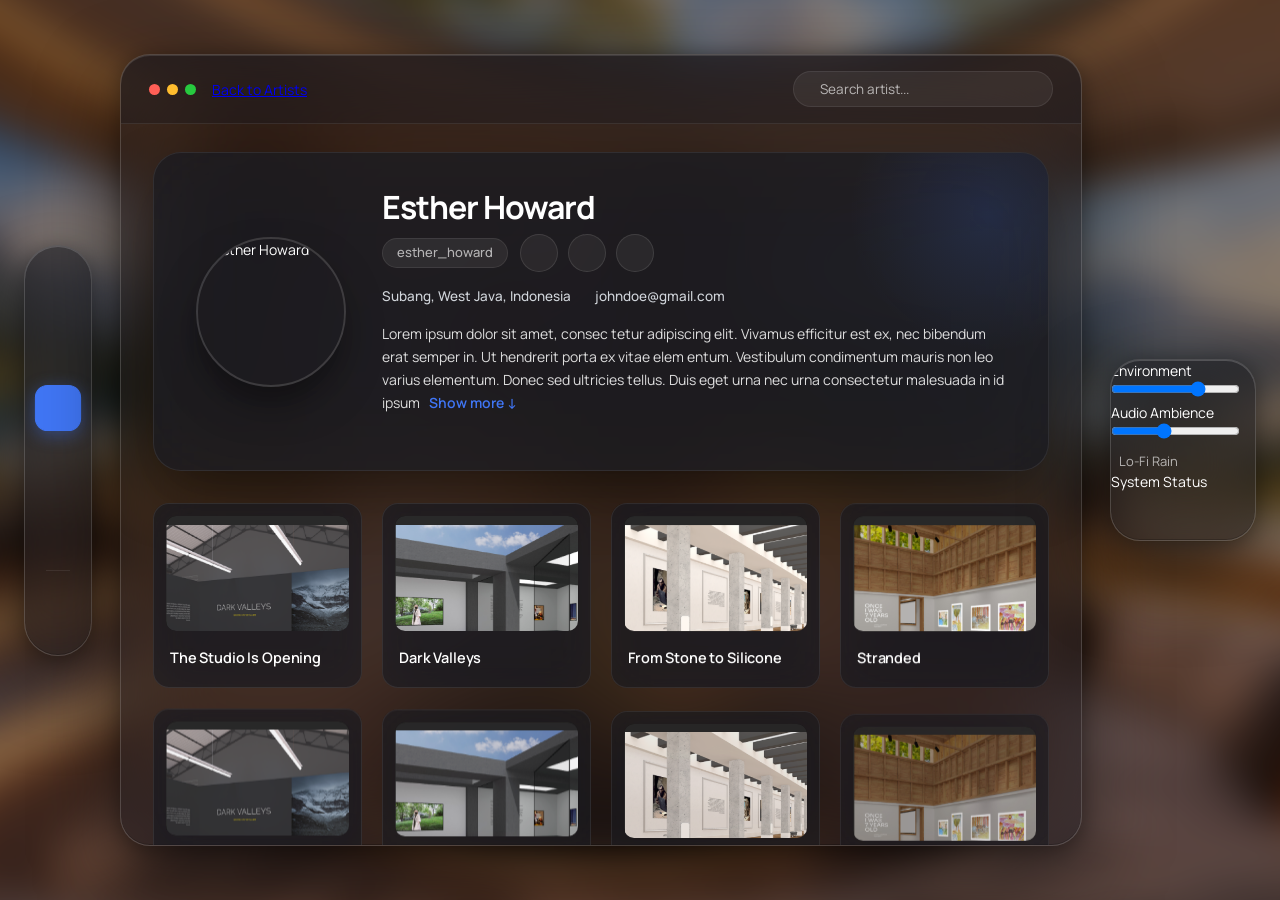
==== commit 9061d26e: "feat(ui): complete all 8 VR views with dark/light mode support, primary blue accents, and responsive" ====
--- a/artist-detail.html
+++ b/artist-detail.html
@@ -4,24 +4,13 @@
   <meta charset="UTF-8">
   <meta name="viewport" content="width=device-width, initial-scale=1.0">
   <title>Artist Profile - Villume VR</title>
-  <link href="assets/css/global.css" rel="stylesheet">
+  <link href="assets/css/global.css?v=5" rel="stylesheet">
   <script src="https://unpkg.com/@phosphor-icons/web"></script>
   <script src="https://cdnjs.cloudflare.com/ajax/libs/gsap/3.12.5/gsap.min.js"></script>
   <style>
-    .creator-contact {
-      display: flex;
-      gap: 24px;
-      font-size: 15px;
-      color: var(--muted-foreground);
-      font-weight: 500;
-      flex-wrap: wrap;
-      margin-top: 16px;
-      margin-bottom: 24px;
-    }
-    .creator-contact span {
-      display: flex;
-      align-items: center;
-      gap: 8px;
+    .board-header .board-title {
+      font-size: 20px;
+      font-weight: 600;
     }
   </style>
 </head>
@@ -49,109 +38,127 @@
         <header class="board-header">
           <div class="header-left">
             <div class="window-controls">
-              <div class="win-dot"></div>
-              <div class="win-dot"></div>
-              <div class="win-dot"></div>
+              <div class="win-dot" style="background:#ff5f56;"></div>
+              <div class="win-dot" style="background:#ffbd2e;"></div>
+              <div class="win-dot" style="background:#27c93f;"></div>
             </div>
             <a href="artists.html" class="back-nav" style="margin-bottom: 0;">
               <i class="ph ph-caret-left"></i> Back to Artists
             </a>
           </div>
           
-          <button class="nav-item" style="border-radius:var(--radius-full); width:40px; height:40px;" title="Options">
-            <i class="ph ph-dots-three"></i>
-          </button>
+          <div class="header-search" style="border-radius: var(--radius-full);">
+            <i class="ph ph-magnifying-glass"></i>
+            <input type="text" id="search-input" placeholder="Search artist...">
+          </div>
         </header>
 
         <div class="board-content">
           
-          <div class="detail-hero stagger-item">
-            <img src="https://images.unsplash.com/photo-1544005313-94ddf0286df2?auto=format&fit=crop&w=500&q=80" alt="Esther Howard" class="detail-cover">
+          <!-- TOP PROFILE CARD (Premium Apple Vision Pro Glassmorphism) -->
+          <div class="detail-hero-premium stagger-item">
+            <img src="https://images.unsplash.com/photo-1534528741775-53994a69daeb?auto=format&fit=crop&w=500&q=80" alt="Esther Howard" class="detail-hero-avatar">
             
-            <div class="detail-info">
-              <h1 class="detail-name">Esther Howard</h1>
-              <div class="detail-tags">
-                <span class="tag">@esther_howard</span>
-              </div>
-
-              <!-- EXACT Contact details restored -->
-              <div class="creator-contact">
-                <span>
-                  <i class="ph ph-map-pin"></i> Subang, West Java, Indonesia
-                </span>
-                <span>
-                  <i class="ph ph-envelope-simple"></i> johndoe@gmail.com
-                </span>
-              </div>
+            <div class="detail-hero-content">
+              <h1 class="detail-hero-name">Esther Howard</h1>
               
-              <!-- EXACT Bio restored -->
-              <p class="detail-bio">
-                Lorem ipsum dolor sit amet, consec tetur adipiscing elit. Vivamus efficitur est ex, nec bibendum erat semper in. Ut hendrerit porta ex vitae elem entum. Vestibulum condimentum mauris non leo varius elementum. Donec sed ultricies tellus. Duis eget urna nec urna consectetur malesuada in id ipsum 
+              <div class="detail-hero-meta">
+                <span class="detail-hero-username">esther_howard</span>
+                <div class="detail-hero-socials">
+                  <a href="#" class="detail-social-btn" aria-label="Facebook"><i class="ph-fill ph-facebook-logo"></i></a>
+                  <a href="#" class="detail-social-btn" aria-label="Instagram"><i class="ph ph-instagram-logo"></i></a>
+                  <a href="#" class="detail-social-btn" aria-label="Website"><i class="ph ph-globe"></i></a>
+                </div>
+              </div>
+
+              <div class="detail-hero-contact">
+                <span>Subang, West Java, Indonesia</span>
+                <span>johndoe@gmail.com</span>
+              </div>
+              
+              <p class="detail-hero-bio">
+                Lorem ipsum dolor sit amet, consec tetur adipiscing elit. Vivamus efficitur est ex, nec bibendum erat semper in. Ut hendrerit porta ex vitae elem entum. Vestibulum condimentum mauris non leo varius elementum. Donec sed ultricies tellus. Duis eget urna nec urna consectetur malesuada in id ipsum <span class="show-more-link">Show more &darr;</span>
               </p>
-              
-              <div style="margin-top: 32px; display: flex; gap: 16px;">
-                <a href="#" class="btn-primary">Message</a>
-                <a href="#" class="nav-item" style="background:var(--muted); border-radius: var(--radius-full);" aria-label="Facebook"><i class="ph ph-facebook-logo"></i></a>
-                <a href="#" class="nav-item" style="background:var(--muted); border-radius: var(--radius-full);" aria-label="Instagram"><i class="ph ph-instagram-logo"></i></a>
-                <a href="#" class="nav-item" style="background:var(--muted); border-radius: var(--radius-full);" aria-label="Website"><i class="ph ph-globe"></i></a>
-              </div>
-            </div>
-          </div>
-
-          <h2 class="section-title stagger-item">Virtual Exhibitions</h2>
-          
-          <!-- Exact 4 cards restored -->
-          <div class="master-grid">
-            
-            <a href="prototype.html" style="text-decoration: none; color: inherit;">
-              <div class="media-card stagger-item">
-                <div class="media-img-wrap">
-                  <img src="https://images.unsplash.com/photo-1541701494587-cb58502866ab?auto=format&fit=crop&w=600&q=80" alt="Gallery" />
-                </div>
-                <div class="media-info">
-                  <span class="media-title">Esther Howard</span>
-                  <span class="media-sub">Dark Valley</span>
-                </div>
-              </div>
-            </a>
-            
-            <a href="prototype.html" style="text-decoration: none; color: inherit;">
-              <div class="media-card stagger-item">
-                <div class="media-img-wrap">
-                  <img src="https://images.unsplash.com/photo-1577083288073-40892c0860a4?auto=format&fit=crop&w=600&q=80" alt="Gallery" />
-                </div>
-                <div class="media-info">
-                  <span class="media-title">Esther Howard</span>
-                  <span class="media-sub">Elysium Horizon</span>
-                </div>
-              </div>
-            </a>
-
-            <a href="prototype.html" style="text-decoration: none; color: inherit;">
-              <div class="media-card stagger-item">
-                <div class="media-img-wrap">
-                  <img src="https://images.unsplash.com/photo-1600585154340-be6161a56a0c?auto=format&fit=crop&w=600&q=80" alt="Gallery" />
-                </div>
-                <div class="media-info">
-                  <span class="media-title">Esther Howard</span>
-                  <span class="media-sub">Quiet Monochrome</span>
-                </div>
-              </div>
-            </a>
-
-            <a href="prototype.html" style="text-decoration: none; color: inherit;">
-              <div class="media-card stagger-item">
-                <div class="media-img-wrap">
-                  <img src="https://images.unsplash.com/photo-1549213821-4708d624e1d1?auto=format&fit=crop&w=600&q=80" alt="Gallery" />
-                </div>
-                <div class="media-info">
-                  <span class="media-title">Esther Howard</span>
-                  <span class="media-sub">Neon Solitude</span>
-                </div>
-              </div>
-            </a>
-
-          </div>
+            </div>
+          </div>
+
+          <!-- 8 ARTWORK CARDS (4 COLUMNS X 2 ROWS - Premium Media Cards) -->
+          <div class="artworks-grid-4col">
+            <!-- Row 1 -->
+            <a href="prototype.html" class="media-card stagger-item">
+              <div class="media-img-wrap">
+                <img src="assets/images/gallery-dark-valleys-1.png" alt="The Studio Is Opening">
+              </div>
+              <div class="media-info">
+                <span class="media-title">The Studio Is Opening</span>
+              </div>
+            </a>
+
+            <a href="prototype.html" class="media-card stagger-item">
+              <div class="media-img-wrap">
+                <img src="assets/images/gallery-dark-valleys-2.png" alt="Dark Valleys">
+              </div>
+              <div class="media-info">
+                <span class="media-title">Dark Valleys</span>
+              </div>
+            </a>
+
+            <a href="prototype.html" class="media-card stagger-item">
+              <div class="media-img-wrap">
+                <img src="assets/images/gallery-dark-valleys-3.png" alt="From Stone to Silicone">
+              </div>
+              <div class="media-info">
+                <span class="media-title">From Stone to Silicone</span>
+              </div>
+            </a>
+
+            <a href="prototype.html" class="media-card stagger-item">
+              <div class="media-img-wrap">
+                <img src="assets/images/gallery-dark-valleys-4.png" alt="Stranded">
+              </div>
+              <div class="media-info">
+                <span class="media-title">Stranded</span>
+              </div>
+            </a>
+
+            <!-- Row 2 -->
+            <a href="prototype.html" class="media-card stagger-item">
+              <div class="media-img-wrap">
+                <img src="assets/images/gallery-dark-valleys-1.png" alt="The Studio Is Opening">
+              </div>
+              <div class="media-info">
+                <span class="media-title">The Studio Is Opening</span>
+              </div>
+            </a>
+
+            <a href="prototype.html" class="media-card stagger-item">
+              <div class="media-img-wrap">
+                <img src="assets/images/gallery-dark-valleys-2.png" alt="Dark Valleys">
+              </div>
+              <div class="media-info">
+                <span class="media-title">Dark Valleys</span>
+              </div>
+            </a>
+
+            <a href="prototype.html" class="media-card stagger-item">
+              <div class="media-img-wrap">
+                <img src="assets/images/gallery-dark-valleys-3.png" alt="From Stone to Silicone">
+              </div>
+              <div class="media-info">
+                <span class="media-title">From Stone to Silicone</span>
+              </div>
+            </a>
+
+            <a href="prototype.html" class="media-card stagger-item">
+              <div class="media-img-wrap">
+                <img src="assets/images/gallery-dark-valleys-4.png" alt="Stranded">
+              </div>
+              <div class="media-info">
+                <span class="media-title">Stranded</span>
+              </div>
+            </a>
+          </div>
+
         </div>
       </main>
 
--- a/assets/css/global.css
+++ b/assets/css/global.css
@@ -66,6 +66,7 @@
   filter: blur(20px) brightness(0.55);
   z-index: 0;
   transform: scale(1.05);
+  transition: filter 0.6s cubic-bezier(0.16, 1, 0.3, 1), transform 0.6s cubic-bezier(0.16, 1, 0.3, 1);
 }
 
 /* Main Workspace Center Layout (Vision Pro Style) */
@@ -154,6 +155,11 @@
   opacity: 0 !important;
   pointer-events: none !important;
   transform: scale(0.92) translateY(24px) !important;
+}
+
+body.immersive-home .vr-bg-overlay {
+  filter: blur(0px) brightness(0.92) !important;
+  transform: scale(1.0) !important;
 }
 
 #main-window,
@@ -1182,6 +1188,66 @@
   color: rgba(255, 255, 255, 0.85);
   text-align: left;
   margin: 0;
+}
+
+/* Language Selection Grid (Vision Pro / Reference Layout) */
+.lang-grid-container {
+  width: 100%;
+  display: flex;
+  flex-direction: column;
+  gap: 16px;
+}
+
+.lang-grid {
+  display: grid;
+  grid-template-columns: repeat(3, 1fr);
+  gap: 12px 14px;
+  width: 100%;
+}
+
+.lang-btn {
+  display: flex;
+  align-items: center;
+  gap: 12px;
+  background: rgba(255, 255, 255, 0.08);
+  border: 1px solid rgba(255, 255, 255, 0.04);
+  padding: 10px 16px;
+  min-height: 48px;
+  border-radius: 10px;
+  color: #f5f5f7;
+  font-size: 14.5px;
+  font-weight: 500;
+  cursor: pointer;
+  transition: all 0.2s cubic-bezier(0.16, 1, 0.3, 1);
+  font-family: inherit;
+  text-align: left;
+  user-select: none;
+  box-sizing: border-box;
+  width: 100%;
+}
+
+.lang-btn:hover {
+  background: rgba(255, 255, 255, 0.15);
+  transform: translateY(-1px);
+  color: #ffffff;
+}
+
+.lang-btn.active {
+  background: #4076F5 !important;
+  color: #ffffff !important;
+  font-weight: 600 !important;
+  border-color: #4076F5 !important;
+  box-shadow: 0 4px 16px rgba(64, 118, 245, 0.38);
+}
+
+.lang-flag-icon {
+  width: 26px;
+  height: 26px;
+  min-width: 26px;
+  border-radius: 50%;
+  object-fit: cover;
+  box-shadow: 0 1px 3px rgba(0, 0, 0, 0.35);
+  flex-shrink: 0;
 }
 
 /* Standalone Controller Modal */
@@ -1842,6 +1908,411 @@
   color: #0f172a;
 }
 
+/* Circular Artist Directory Component (Image Reference Match) */
+.highlighted-header {
+  display: flex;
+  justify-content: space-between;
+  align-items: center;
+  margin-bottom: 20px;
+}
+
+.highlighted-controls {
+  display: flex;
+  gap: 8px;
+}
+
+.highlighted-nav-btn {
+  width: 32px;
+  height: 32px;
+  border-radius: 6px;
+  display: flex;
+  align-items: center;
+  justify-content: center;
+  border: none;
+  cursor: pointer;
+  font-size: 14px;
+  transition: all 0.2s ease;
+}
+
+.highlighted-nav-btn.prev {
+  background: #1c1c20;
+  color: #ffffff;
+  border: 1px solid rgba(255, 255, 255, 0.12);
+}
+
+.highlighted-nav-btn.prev:hover {
+  background: #2a2a30;
+}
+
+.highlighted-nav-btn.next {
+  background: #4076F5;
+  color: #ffffff;
+}
+
+.highlighted-nav-btn.next:hover {
+  filter: brightness(1.1);
+}
+
+.artists-circle-row {
+  display: flex;
+  gap: 16px;
+  overflow-x: auto;
+  scroll-behavior: smooth;
+  scrollbar-width: none;
+  -ms-overflow-style: none;
+  padding: 4px 2px 8px 2px;
+}
+
+.artists-circle-row::-webkit-scrollbar {
+  display: none;
+}
+
+.artists-circle-row .artist-circle-item {
+  flex: 0 0 calc((100% - (5 * 16px)) / 6);
+  min-width: 90px;
+}
+
+.artists-circle-grid {
+  display: grid;
+  grid-template-columns: repeat(6, 1fr);
+  gap: 24px 16px;
+  align-items: start;
+  padding: 4px 2px;
+}
+
+.artist-circle-item {
+  display: flex;
+  flex-direction: column;
+  align-items: center;
+  text-align: center;
+  text-decoration: none;
+  cursor: pointer;
+  background: transparent;
+  border: none;
+  padding: 0;
+  width: 100%;
+  transition: transform 0.25s cubic-bezier(0.16, 1, 0.3, 1);
+}
+
+.artist-circle-item:hover {
+  transform: translateY(-4px) scale(1.03);
+}
+
+.artist-circle-avatar-wrap {
+  width: 92px;
+  height: 92px;
+  border-radius: 50%;
+  position: relative;
+  display: flex;
+  align-items: center;
+  justify-content: center;
+  margin-bottom: 10px;
+  transition: all 0.25s ease;
+  box-sizing: border-box;
+}
+
+.artist-circle-avatar-wrap img {
+  width: 100%;
+  height: 100%;
+  border-radius: 50%;
+  object-fit: cover;
+  display: block;
+}
+
+.artist-circle-avatar-wrap.active,
+.artist-circle-item.active .artist-circle-avatar-wrap {
+  border: 3px solid #4076F5;
+  padding: 0;
+}
+
+.artist-circle-placeholder {
+  width: 100%;
+  height: 100%;
+  border-radius: 50%;
+  background: #1f1f23;
+  border: 1px solid rgba(255, 255, 255, 0.08);
+  display: flex;
+  align-items: center;
+  justify-content: center;
+  color: #8e8e93;
+  font-size: 34px;
+}
+
+.artist-circle-name {
+  font-size: 14px;
+  font-weight: 500;
+  color: var(--foreground, #ffffff);
+  white-space: nowrap;
+  overflow: hidden;
+  text-overflow: ellipsis;
+  max-width: 110px;
+  line-height: 1.3;
+}
+
+.artist-circle-role {
+  font-size: 12px;
+  color: var(--muted-foreground, #8e8e93);
+  white-space: nowrap;
+  overflow: hidden;
+  text-overflow: ellipsis;
+  max-width: 110px;
+  margin-top: 3px;
+  line-height: 1.2;
+}
+
+.artist-circle-item.active .artist-circle-name,
+.artist-circle-item.active .artist-circle-role {
+  color: #4076F5 !important;
+}
+
+.scroll-to-top-btn {
+  position: sticky;
+  bottom: 20px;
+  float: right;
+  margin-top: 10px;
+  margin-right: 4px;
+  width: 36px;
+  height: 36px;
+  background: #4076F5;
+  color: #ffffff;
+  border: none;
+  border-radius: 6px;
+  display: flex;
+  align-items: center;
+  justify-content: center;
+  cursor: pointer;
+  font-size: 18px;
+  box-shadow: 0 4px 12px rgba(64, 118, 245, 0.35);
+  transition: transform 0.2s ease, filter 0.2s ease;
+  z-index: 10;
+}
+
+.scroll-to-top-btn:hover {
+  transform: translateY(-2px);
+  filter: brightness(1.1);
+}
+
+/* Artist Detail View Components (Premium Apple Vision Pro Glassmorphic Style) */
+.detail-hero-premium {
+  display: flex;
+  gap: 36px;
+  align-items: center;
+  background: var(--card-bg, rgba(28, 28, 34, 0.75));
+  backdrop-filter: blur(48px) saturate(140%);
+  -webkit-backdrop-filter: blur(48px) saturate(140%);
+  border: 1px solid var(--border-subtle, rgba(255, 255, 255, 0.08));
+  border-radius: 28px;
+  padding: 36px 42px;
+  margin-bottom: 32px;
+  box-shadow: 0 24px 60px -12px rgba(0, 0, 0, 0.5);
+  position: relative;
+  overflow: hidden;
+  transition: all 0.3s ease;
+}
+
+.detail-hero-premium::before {
+  content: '';
+  position: absolute;
+  top: -80px;
+  right: -80px;
+  width: 280px;
+  height: 280px;
+  background: radial-gradient(circle, rgba(64, 118, 245, 0.15) 0%, transparent 70%);
+  pointer-events: none;
+  z-index: 0;
+}
+
+.detail-hero-avatar {
+  width: 150px;
+  height: 150px;
+  border-radius: 50%;
+  object-fit: cover;
+  box-shadow: 0 20px 40px -8px rgba(0, 0, 0, 0.5);
+  border: 2.5px solid rgba(255, 255, 255, 0.14);
+  flex-shrink: 0;
+  position: relative;
+  z-index: 1;
+  transition: transform 0.4s cubic-bezier(0.16, 1, 0.3, 1);
+}
+
+.detail-hero-avatar:hover {
+  transform: scale(1.04);
+}
+
+.detail-hero-content {
+  flex: 1;
+  display: flex;
+  flex-direction: column;
+  position: relative;
+  z-index: 1;
+}
+
+.detail-hero-name {
+  font-size: 32px;
+  font-weight: 700;
+  letter-spacing: -0.03em;
+  color: #ffffff;
+  margin: 0 0 8px 0;
+  line-height: 1.15;
+}
+
+.detail-hero-meta {
+  display: flex;
+  align-items: center;
+  gap: 12px;
+  margin-bottom: 14px;
+}
+
+.detail-hero-username {
+  background: rgba(255, 255, 255, 0.07);
+  border: 1px solid rgba(255, 255, 255, 0.08);
+  padding: 4px 14px;
+  border-radius: var(--radius-full, 999px);
+  font-size: 13px;
+  font-weight: 500;
+  color: var(--muted-foreground, #94a3b8);
+}
+
+.detail-hero-contact {
+  display: flex;
+  align-items: center;
+  gap: 24px;
+  font-size: 13.5px;
+  color: var(--muted-foreground, #94a3b8);
+  font-weight: 500;
+  flex-wrap: wrap;
+  margin-bottom: 16px;
+}
+
+.detail-hero-contact span {
+  display: flex;
+  align-items: center;
+  gap: 7px;
+  color: #d1d5db;
+}
+
+.detail-hero-contact i {
+  font-size: 16px;
+  color: #4076F5;
+  opacity: 0.9;
+}
+
+.detail-hero-bio {
+  font-size: 14px;
+  color: rgba(255, 255, 255, 0.85);
+  line-height: 1.65;
+  max-width: 720px;
+  margin: 0 0 20px 0;
+}
+
+.detail-hero-bio .show-more-link {
+  color: #4076F5;
+  font-weight: 600;
+  text-decoration: none;
+  cursor: pointer;
+  margin-left: 6px;
+  transition: opacity 0.2s ease;
+}
+
+.detail-hero-bio .show-more-link:hover {
+  opacity: 0.8;
+  text-decoration: underline;
+}
+
+.detail-hero-socials {
+  display: flex;
+  align-items: center;
+  gap: 10px;
+}
+
+.detail-social-btn {
+  width: 38px;
+  height: 38px;
+  border-radius: 50%;
+  background: rgba(255, 255, 255, 0.06);
+  border: 1px solid rgba(255, 255, 255, 0.1);
+  display: flex;
+  align-items: center;
+  justify-content: center;
+  color: #ffffff;
+  font-size: 17px;
+  text-decoration: none;
+  transition: all 0.25s cubic-bezier(0.16, 1, 0.3, 1);
+}
+
+.detail-social-btn:hover {
+  background: rgba(64, 118, 245, 0.25);
+  border-color: #4076F5;
+  color: #ffffff;
+  transform: translateY(-2px);
+  box-shadow: 0 4px 16px rgba(64, 118, 245, 0.3);
+}
+
+/* 4-column Artwork Grid with Premium Media Cards */
+.artworks-grid-4col {
+  display: grid;
+  grid-template-columns: repeat(4, 1fr);
+  gap: 20px;
+  margin-bottom: 24px;
+}
+
+.artworks-grid-4col .media-card {
+  padding: 12px;
+  background: var(--card-bg, rgba(28, 28, 34, 0.65));
+  backdrop-filter: blur(24px);
+  -webkit-backdrop-filter: blur(24px);
+  border-radius: 16px;
+  border: 1px solid rgba(255, 255, 255, 0.08);
+  display: flex;
+  flex-direction: column;
+  gap: 12px;
+  transition: transform 0.3s cubic-bezier(0.16, 1, 0.3, 1), border-color 0.3s, box-shadow 0.3s;
+  cursor: pointer;
+  text-decoration: none;
+  color: inherit;
+}
+
+.artworks-grid-4col .media-card:hover {
+  transform: translateY(-5px) scale(1.02);
+  border-color: rgba(64, 118, 245, 0.7);
+  box-shadow: 0 16px 36px rgba(0, 0, 0, 0.4), 0 0 20px rgba(64, 118, 245, 0.25);
+}
+
+.artworks-grid-4col .media-img-wrap {
+  width: 100%;
+  aspect-ratio: 16 / 10;
+  border-radius: 10px;
+  overflow: hidden;
+  background: #111;
+  position: relative;
+}
+
+.artworks-grid-4col .media-img-wrap img {
+  width: 100%;
+  height: 100%;
+  object-fit: cover;
+  transition: transform 0.4s cubic-bezier(0.16, 1, 0.3, 1);
+  display: block;
+}
+
+.artworks-grid-4col .media-card:hover .media-img-wrap img {
+  transform: scale(1.07);
+}
+
+.artworks-grid-4col .media-info {
+  padding: 4px 4px 6px 4px;
+}
+
+.artworks-grid-4col .media-title {
+  font-size: 14.5px;
+  font-weight: 600;
+  color: #ffffff;
+  white-space: nowrap;
+  overflow: hidden;
+  text-overflow: ellipsis;
+  letter-spacing: -0.01em;
+}
+
 /* Prototype View Drawer & Bottom Dock in Light Mode */
 body[data-theme="light"] .prototype-info-drawer {
   background: rgba(255, 255, 255, 0.94);
@@ -1870,6 +2341,157 @@
   color: #0f172a;
   background: rgba(15, 23, 42, 0.09);
   border-color: rgba(15, 23, 42, 0.15);
+}
+
+/* Light Mode: Artist Detail Hero & Artwork Cards */
+body[data-theme="light"] .detail-hero-premium {
+  background: #ffffff !important;
+  border-color: rgba(0, 0, 0, 0.08) !important;
+  box-shadow: 0 16px 40px rgba(0, 0, 0, 0.06) !important;
+}
+body[data-theme="light"] .detail-hero-premium::before {
+  background: radial-gradient(circle, rgba(64, 118, 245, 0.08) 0%, transparent 70%);
+}
+body[data-theme="light"] .detail-hero-avatar {
+  border-color: rgba(0, 0, 0, 0.08) !important;
+  box-shadow: 0 12px 28px rgba(0, 0, 0, 0.1) !important;
+}
+body[data-theme="light"] .detail-hero-name {
+  color: #0f172a !important;
+}
+body[data-theme="light"] .detail-hero-username {
+  background: rgba(0, 0, 0, 0.04) !important;
+  border-color: rgba(0, 0, 0, 0.08) !important;
+  color: #475569 !important;
+}
+body[data-theme="light"] .detail-hero-contact span {
+  color: #475569 !important;
+}
+body[data-theme="light"] .detail-hero-bio {
+  color: #334155 !important;
+}
+body[data-theme="light"] .detail-social-btn {
+  background: rgba(0, 0, 0, 0.04) !important;
+  border-color: rgba(0, 0, 0, 0.1) !important;
+  color: #334155 !important;
+}
+body[data-theme="light"] .detail-social-btn:hover {
+  background: rgba(64, 118, 245, 0.12) !important;
+  border-color: #4076F5 !important;
+  color: #4076F5 !important;
+}
+body[data-theme="light"] .artworks-grid-4col .media-card {
+  background: #ffffff !important;
+  border-color: rgba(0, 0, 0, 0.08) !important;
+  box-shadow: 0 4px 16px rgba(0, 0, 0, 0.04) !important;
+}
+body[data-theme="light"] .artworks-grid-4col .media-card:hover {
+  border-color: rgba(64, 118, 245, 0.5) !important;
+  box-shadow: 0 16px 36px rgba(0, 0, 0, 0.08), 0 0 16px rgba(64, 118, 245, 0.15) !important;
+}
+body[data-theme="light"] .artworks-grid-4col .media-title {
+  color: #0f172a !important;
+}
+
+/* Bottom Spatial Dock in Light Mode */
+body[data-theme="light"] .spatial-bottom-dock {
+  background: rgba(255, 255, 255, 0.88) !important;
+  border: 1px solid rgba(0, 0, 0, 0.12) !important;
+  box-shadow: 0 16px 40px rgba(0, 0, 0, 0.12), 0 0 1px rgba(0, 0, 0, 0.2) !important;
+}
+
+body[data-theme="light"] .spatial-bottom-dock .bottom-dock-btn {
+  color: #475569 !important;
+}
+
+body[data-theme="light"] .spatial-bottom-dock .bottom-dock-btn:hover {
+  background: rgba(0, 0, 0, 0.06) !important;
+  color: #0f172a !important;
+}
+
+body[data-theme="light"] .spatial-bottom-dock .bottom-dock-btn.active {
+  background: #4076F5 !important;
+  color: #ffffff !important;
+  box-shadow: 0 4px 14px rgba(64, 118, 245, 0.4) !important;
+}
+
+/* Light Mode: Settings Views (Navigation & Language) */
+.setting-card {
+  background: rgba(22, 22, 28, 0.7);
+  border: 1px solid var(--border-subtle);
+}
+.setting-motion-wrap {
+  background: rgba(255, 255, 255, 0.08);
+  border: 1px solid var(--border-subtle);
+}
+.setting-header-title {
+  color: #ffffff;
+}
+.setting-header-sub {
+  color: var(--muted-foreground);
+}
+
+body[data-theme="light"] .setting-card {
+  background: #ffffff !important;
+  border-color: rgba(0, 0, 0, 0.08) !important;
+  box-shadow: 0 8px 24px rgba(0, 0, 0, 0.04) !important;
+}
+body[data-theme="light"] .setting-motion-wrap {
+  background: rgba(0, 0, 0, 0.05) !important;
+  border-color: rgba(0, 0, 0, 0.08) !important;
+}
+body[data-theme="light"] .setting-motion-toggle-btn {
+  color: #64748b !important;
+}
+body[data-theme="light"] .setting-motion-toggle-btn.active {
+  background: #4076F5 !important;
+  color: #ffffff !important;
+  box-shadow: 0 2px 10px rgba(64, 118, 245, 0.35) !important;
+}
+body[data-theme="light"] .setting-radio-label {
+  color: #1e293b !important;
+}
+body[data-theme="light"] .setting-desc-text {
+  color: #334155 !important;
+}
+body[data-theme="light"] .setting-header-title {
+  color: #0f172a !important;
+}
+body[data-theme="light"] .setting-header-sub {
+  color: #64748b !important;
+}
+body[data-theme="light"] .lang-btn {
+  background: rgba(0, 0, 0, 0.03) !important;
+  border-color: rgba(0, 0, 0, 0.08) !important;
+  color: #0f172a !important;
+}
+body[data-theme="light"] .lang-btn:hover {
+  background: rgba(0, 0, 0, 0.06) !important;
+  color: #0f172a !important;
+}
+body[data-theme="light"] .lang-btn.active {
+  background: #4076F5 !important;
+  color: #ffffff !important;
+  border-color: #4076F5 !important;
+  box-shadow: 0 4px 16px rgba(64, 118, 245, 0.35) !important;
+}
+
+/* Light Mode: Artists Circular Directory */
+body[data-theme="light"] .artist-circle-name {
+  color: #0f172a !important;
+}
+body[data-theme="light"] .artist-circle-role {
+  color: #64748b !important;
+}
+body[data-theme="light"] .artist-circle-placeholder {
+  background: #f1f5f9 !important;
+  border-color: rgba(0, 0, 0, 0.08) !important;
+  color: #94a3b8 !important;
+}
+body[data-theme="light"] .highlighted-nav-btn.prev {
+  background: #f1f5f9 !important;
+  border-color: rgba(0, 0, 0, 0.1) !important;
+  color: #0f172a !important;
 }
 
 /* Toast Notification */
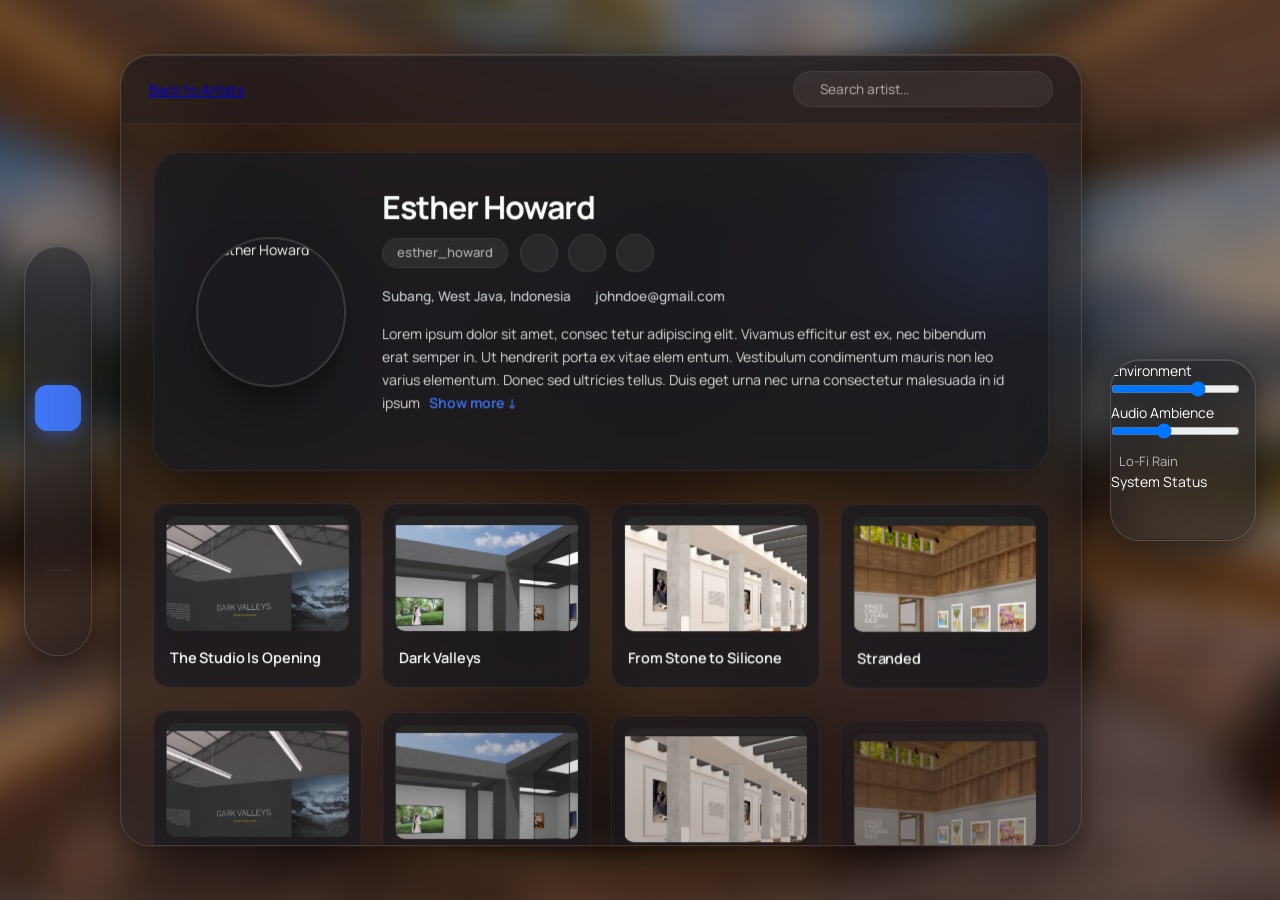
==== commit fbfd7ae4: "feat(ui): unify modal artwork cards with dashboard media-card, remove header window dots, fix visibi" ====
--- a/artist-detail.html
+++ b/artist-detail.html
@@ -37,11 +37,6 @@
         
         <header class="board-header">
           <div class="header-left">
-            <div class="window-controls">
-              <div class="win-dot" style="background:#ff5f56;"></div>
-              <div class="win-dot" style="background:#ffbd2e;"></div>
-              <div class="win-dot" style="background:#27c93f;"></div>
-            </div>
             <a href="artists.html" class="back-nav" style="margin-bottom: 0;">
               <i class="ph ph-caret-left"></i> Back to Artists
             </a>
--- a/assets/css/global.css
+++ b/assets/css/global.css
@@ -1465,8 +1465,7 @@
 
 /* Fade In Utility for GSAP */
 .fade-up {
-  opacity: 0;
-  visibility: hidden;
+  opacity: 1;
 }
 
 /* Help Document Card Styles */
